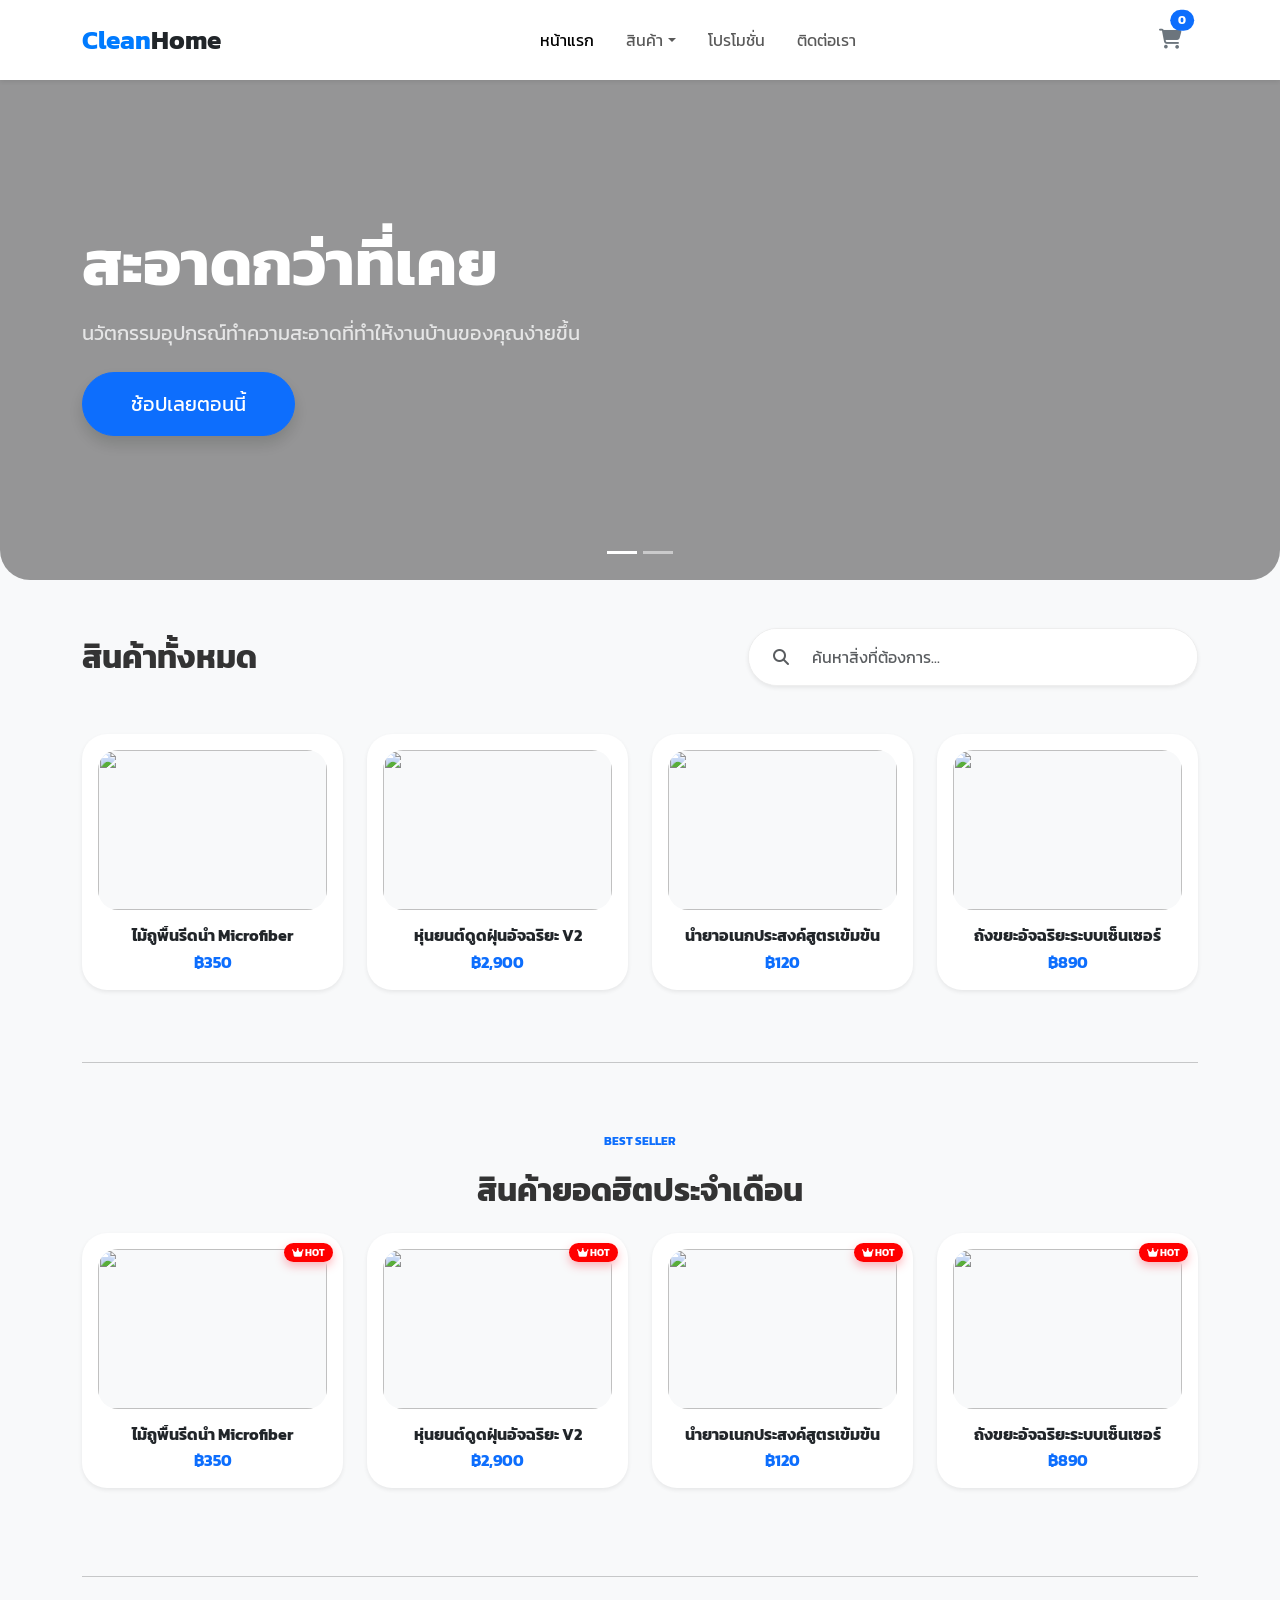
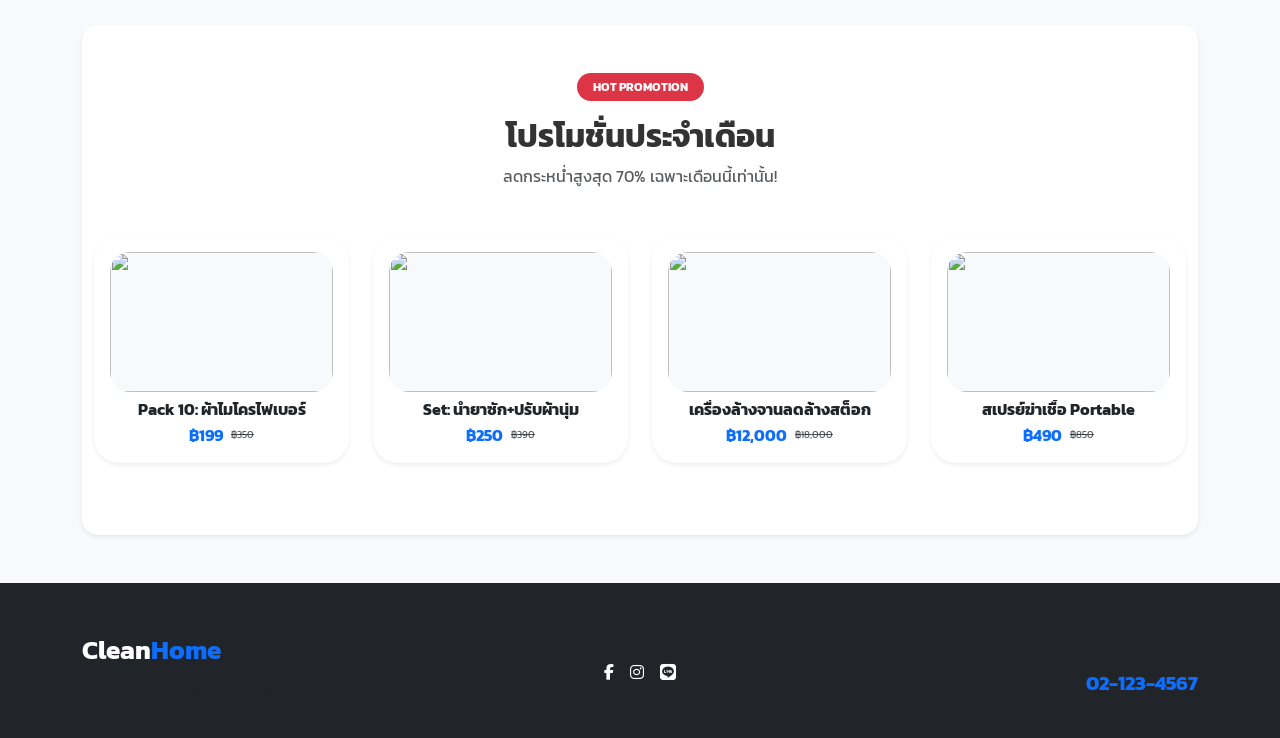
==== project.11/projectHW/index.html @ 47b4746f "Add files via upload" ====
<!DOCTYPE html>
<html lang="th">
<head>
    <meta charset="UTF-8">
    <meta name="viewport" content="width=device-width, initial-scale=1.0">
    <title>CleanHome - Premium Cleaning Supplies</title>
    <link href="https://fonts.googleapis.com/css2?family=Kanit:wght@300;400;600&display=swap" rel="stylesheet">
    <link href="https://cdn.jsdelivr.net/npm/bootstrap@5.3.0/dist/css/bootstrap.min.css" rel="stylesheet">
    <link rel="stylesheet" href="https://cdnjs.cloudflare.com/ajax/libs/font-awesome/6.4.0/css/all.min.css">
    <link rel="stylesheet" href="css.css">
</head>
<body>

    <nav class="navbar navbar-expand-lg navbar-light bg-white sticky-top py-3 shadow-sm">
        <div class="container">
            <a class="navbar-brand logo" href="#">Clean<span>Home</span></a>
            <div class="ms-auto d-flex align-items-center order-lg-3">
                <div class="cart-icon position-relative py-2 me-3" style="cursor: pointer;" onclick="showCart()">
                    <i class="fa-solid fa-cart-shopping fs-5 text-secondary"></i>
                    <span id="cart-count" class="position-absolute top-0 start-100 translate-middle badge rounded-pill bg-primary badge-pulse">0</span>
                </div>
                <button class="navbar-toggler border-0" type="button" data-bs-toggle="collapse" data-bs-target="#navbarNav">
                    <span class="navbar-toggler-icon"></span>
                </button>
            </div>
            <div class="collapse navbar-collapse" id="navbarNav">
                <ul class="navbar-nav mx-auto">
                    <li class="nav-item"><a class="nav-link px-3 active" href="#">หน้าแรก</a></li>
                    <li class="nav-item dropdown">
                        <a class="nav-link px-3 dropdown-toggle" href="#" id="navbarDropdown" role="button" data-bs-toggle="dropdown">สินค้า</a>
                        <ul class="dropdown-menu border-0 shadow-lg custom-dropdown">
                            <li><a class="dropdown-item" href="#product-recommend-section"><i class="fa-solid fa-star text-primary me-2"></i>สินค้าแนะนำ</a></li>
                            <li><a class="dropdown-item" href="#best-seller-section"><i class="fa-solid fa-fire text-danger me-2"></i>สินค้ายอดฮิต</a></li>
                            <li><hr class="dropdown-divider opacity-25"></li>
                            <li><a class="dropdown-item" href="#promotion-section"><i class="fa-solid fa-tag text-success me-2"></i>โปรโมชั่น</a></li>
                        </ul>
                    </li>
                    <li class="nav-item"><a class="nav-link px-3" href="#promotion-section">โปรโมชั่น</a></li>
                    <li class="nav-item"><a class="nav-link px-3" href="#contact-section">ติดต่อเรา</a></li>
                </ul>
            </div>
        </div>
    </nav>

    <div id="homeCarousel" class="carousel slide carousel-fade" data-bs-ride="carousel">
        <div class="carousel-indicators">
            <button type="button" data-bs-target="#homeCarousel" data-bs-slide-to="0" class="active"></button>
            <button type="button" data-bs-target="#homeCarousel" data-bs-slide-to="1"></button>
        </div>
        <div class="carousel-inner">
            <div class="carousel-item active" data-bs-interval="4000">
                <div class="banner-slide" style="background-image: linear-gradient(rgba(0,0,0,0.4), rgba(0,0,0,0.4)), url('https://lh-assets.lh.co.th/images/original/living-tips/651646d2-aa71-468f-a49d-885197e527ec/d61e6577-3229-41e6-810b-cb032446a45f.webp');">
                    <div class="container h-100 d-flex align-items-center">
                        <div class="text-white hero-content">
                            <h1 class="display-3 fw-bold mb-3">สะอาดกว่าที่เคย</h1>
                            <p class="fs-5 mb-4 opacity-75">นวัตกรรมอุปกรณ์ทำความสะอาดที่ทำให้งานบ้านของคุณง่ายขึ้น</p>
                            <a href="#product-recommend-section" class="btn btn-primary btn-lg rounded-pill px-5 py-3 shadow">ช้อปเลยตอนนี้</a>
                        </div>
                    </div>
                </div>
            </div>
            <div class="carousel-item" data-bs-interval="4000">
                <div class="banner-slide" style="background-image: linear-gradient(rgba(0,0,0,0.4), rgba(0,0,0,0.4)), url('https://images.unsplash.com/photo-1528740561666-dc2479dc08ab?auto=format&fit=crop&w=1600&q=80');">
                    <div class="container h-100 d-flex align-items-center">
                        <div class="text-white hero-content">
                            <h1 class="display-3 fw-bold mb-3">โปรแรงแซงทุกดีล</h1>
                            <p class="fs-5 mb-4 opacity-75">ลดสูงสุด 70% สำหรับอุปกรณ์งานบ้านเกรดส่งออก</p>
                            <a href="#promotion-section" class="btn btn-outline-light btn-lg rounded-pill px-5 py-3">ดูโปรโมชั่น</a>
                        </div>
                    </div>
                </div>
            </div>
        </div>
    </div>

    <main class="container my-5">
        <section id="product-recommend-section" class="scroll-margin">
            <div class="row align-items-center mb-5 gy-4">
                <div class="col-lg-6">
                    <h2 class="fw-bold m-0 section-title">สินค้าทั้งหมด</h2>
                </div>
                <div class="col-lg-6">
                    <div class="input-group search-container shadow-sm ms-auto">
                        <span class="input-group-text bg-white border-0 ps-4" style="cursor: pointer;" onclick="searchProducts()"><i class="fa-solid fa-magnifying-glass text-muted"></i></span>
                        <input type="text" id="searchInput" class="form-control border-0 py-3" placeholder="ค้นหาสิ่งที่ต้องการ...">
                    </div>
                </div>
            </div>
            <div class="row g-4 mb-5" id="all-products-container"></div>
        </section>

        <hr class="my-5 opacity-25">

        <section id="best-seller-section" class="text-center mb-5 py-3 scroll-margin">
            <span class="badge bg-primary-soft text-primary px-3 py-2 rounded-pill mb-3">BEST SELLER</span>
            <h2 class="fw-bold">สินค้ายอดฮิตประจำเดือน</h2>
            <div class="title-underline mx-auto mb-4"></div>
            <div class="row g-4" id="best-seller-container"></div>
        </section>

        <hr class="my-5 opacity-25">

        <section id="promotion-section" class="py-5 bg-white rounded-4 shadow-sm mb-5 scroll-margin">
            <div class="container">
                <div class="text-center mb-5">
                    <span class="badge bg-danger text-white px-3 py-2 rounded-pill mb-3">HOT PROMOTION</span>
                    <h2 class="fw-bold">โปรโมชั่นประจำเดือน</h2>
                    <p class="text-muted">ลดกระหน่ำสูงสุด 70% เฉพาะเดือนนี้เท่านั้น!</p>
                </div>
                <div class="row g-4" id="promotion-container"></div>
            </div>
        </section>
    </main>

    <div class="modal fade" id="cartModal" tabindex="-1" aria-hidden="true">
        <div class="modal-dialog modal-dialog-centered">
            <div class="modal-content border-0 shadow-lg" style="border-radius: 25px;">
                <div class="modal-header border-0 bg-light">
                    <h5 class="modal-title fw-bold"><i class="fa-solid fa-basket-shopping me-2 text-primary"></i>ตะกร้าของคุณ</h5>
                    <button type="button" class="btn-close" data-bs-dismiss="modal"></button>
                </div>
                <div class="modal-body px-4">
                    <div id="cart-items-list"></div>
                    <hr class="opacity-25">
                    <div class="d-flex justify-content-between align-items-center py-2">
                        <span class="fw-bold fs-5">ราคารวมทั้งหมด:</span>
                        <span id="cart-total-price" class="fw-bold fs-4 text-primary">฿0</span>
                    </div>
                </div>
                <div class="modal-footer border-0 p-4 pt-0">
                    <button type="button" class="btn btn-light rounded-pill px-4 me-auto" data-bs-dismiss="modal">ซื้อต่อ</button>
                    <button type="button" class="btn btn-primary rounded-pill px-5 fw-bold" onclick="openPaymentModal()">ชำระเงิน</button>
                </div>
            </div>
        </div>
    </div>

    <div class="modal fade" id="productDetailModal" tabindex="-1" aria-hidden="true">
        <div class="modal-dialog modal-lg modal-dialog-centered">
            <div class="modal-content border-0" style="border-radius: 20px; overflow: visible;">
                <div class="modal-body p-0" id="product-detail-content"></div>
            </div>
        </div>
    </div>

    <div class="modal fade" id="paymentModal" tabindex="-1" aria-hidden="true">
        <div class="modal-dialog modal-dialog-centered">
            <div class="modal-content border-0 shadow-lg" style="border-radius: 25px;">
                <div class="modal-header border-0">
                    <h5 class="fw-bold"><i class="fa-solid fa-wallet me-2 text-primary"></i>ชำระเงิน</h5>
                    <button type="button" class="btn-close" data-bs-dismiss="modal"></button>
                </div>
                <div class="modal-body p-4">
                    <ul class="nav nav-pills nav-fill mb-4 bg-light rounded-pill p-1" id="paymentTab">
                        <li class="nav-item"><button class="nav-link active rounded-pill fw-bold" data-bs-toggle="pill" data-bs-target="#credit-card-tab">บัตรเครดิต</button></li>
                        <li class="nav-item"><button class="nav-link rounded-pill fw-bold" data-bs-toggle="pill" data-bs-target="#cod-tab">ปลายทาง</button></li>
                        <li class="nav-item"><button class="nav-link rounded-pill fw-bold" data-bs-toggle="pill" data-bs-target="#qr-tab">QR Code</button></li>
                    </ul>
                    <div class="tab-content">
                        <div class="tab-pane fade show active" id="credit-card-tab">
                            <div class="mb-3">
                                <label class="form-label small fw-bold">เลขบัตร</label>
                                <input type="text" class="form-control rounded-pill border-light-subtle" placeholder="0000 0000 0000 0000">
                            </div>
                            <div class="row g-3">
                                <div class="col-6"><label class="form-label small fw-bold">วันหมดอายุ</label><input type="text" class="form-control rounded-pill border-light-subtle" placeholder="MM/YY"></div>
                                <div class="col-6"><label class="form-label small fw-bold">CVV</label><input type="password" class="form-control rounded-pill border-light-subtle" placeholder="***"></div>
                            </div>
                        </div>
                        <div class="tab-pane fade" id="cod-tab">
                            <label class="form-label small fw-bold text-primary">ที่อยู่จัดส่ง</label>
                            <textarea class="form-control rounded-4 border-light-subtle" rows="3" placeholder="ระบุเลขที่บ้าน, ถนน, จังหวัด..."></textarea>
                        </div>
                        <div class="tab-pane fade text-center" id="qr-tab">
                            <p class="small fw-bold mb-2">สแกนชำระผ่าน PromptPay</p>
                            <img src="https://api.qrserver.com/v1/create-qr-code/?size=150x150&data=CleanHome" class="img-thumbnail border-0 shadow-sm" width="150">
                        </div>
                    </div>
                    <button class="btn btn-primary w-100 rounded-pill fw-bold py-3 mt-4 shadow" onclick="confirmPayment()">ยืนยันการสั่งซื้อ</button>
                </div>
            </div>
        </div>
    </div>

    <footer id="contact-section" class="bg-dark text-white pt-5 pb-4">
        <div class="container">
            <div class="row gy-4 align-items-center text-center text-md-start">
                <div class="col-md-4">
                    <a class="navbar-brand logo text-white mb-2 d-block" href="#">Clean<span class="text-primary">Home</span></a>
                    <p class="small text-muted">ผู้นำอุปกรณ์ทำความสะอาดครบวงจร</p>
                </div>
                <div class="col-md-4 text-center">
                    <div class="social-group d-flex justify-content-center gap-3">
                        <a href="https://www.facebook.com/SPUsripatumuniversity     " target="_blank" class="social-btn text-white text-decoration-none">
                            <i class="fab fa-facebook-f"></i>
                        </a>
                        <a href="https://www.instagram.com/sripatum_spu/" target="_blank" class="social-btn text-white text-decoration-none">
                            <i class="fab fa-instagram"></i>
                        </a>
                        <a href="https://page.line.me/djk4611y target="_blank" class="social-btn text-white text-decoration-none">
                            <i class="fab fa-line"></i>
                        </a>
                    </div>
                </div>
                <div class="col-md-4 text-md-end">
                    <span class="small d-block text-muted">ติดต่อเรา</span>
                    <a href="tel:021234567" class="text-primary fw-bold text-decoration-none fs-5">02-123-4567</a>
                </div>
            </div>
        </div>
    </footer>

    <script src="https://cdn.jsdelivr.net/npm/bootstrap@5.3.0/dist/js/bootstrap.bundle.min.js"></script>
    <script src="js.js"></script>
</body>
</html>
---- project.11/projectHW/css.css ----
/* --- 1. ตั้งค่าพื้นฐานและการเลื่อนหน้าจอ --- */
:root {
    --primary-blue: #007bff;
    --dark-footer: #1a1a1a;
    --gray-light: #f8f9fa;
    --transition: all 0.3s cubic-bezier(0.4, 0, 0.2, 1);
}

html {
    scroll-behavior: smooth;
}

body {
    font-family: 'Kanit', sans-serif;
    background-color: var(--gray-light);
    color: #333;
    overflow-x: hidden;
}

/* --- 2. ส่วนหัวและโลโก้ --- */
.logo {
    font-size: 1.6rem;
    font-weight: 700;
    color: var(--primary-blue);
    text-decoration: none;
    transition: var(--transition);
}
.logo span { color: #212529; }
.logo:hover { opacity: 0.8; }

/* Hero Slider */
.banner-slide {
    height: 500px;
    background-size: cover;
    background-position: center;
    border-radius: 0 0 30px 30px;
}

/* --- 3. ส่วนค้นหา --- */
.search-container {
    max-width: 450px;
    background: white;
    border-radius: 100px;
    overflow: hidden;
    border: 1px solid #eee;
    transition: var(--transition);
}

.search-container:focus-within {
    box-shadow: 0 10px 25px rgba(0, 123, 255, 0.15) !important;
    border-color: var(--primary-blue);
}

/* --- 4. การ์ดสินค้า --- */
.product-card {
    transition: var(--transition);
    border: none;
    border-radius: 25px;
    overflow: visible; 
    background: white;
    height: 100%;
    display: flex;
    flex-direction: column;
    cursor: pointer;
    position: relative;
}

.product-card:hover {
    transform: translateY(-12px);
    box-shadow: 0 20px 40px rgba(0,0,0,0.1) !important;
}

.best-seller-badge {
    position: absolute;
    top: -10px;
    right: -10px;
    background: #ff4757;
    color: white;
    padding: 5px 15px;
    border-radius: 50px;
    font-size: 0.75rem;
    font-weight: bold;
    z-index: 10;
    box-shadow: 0 4px 10px rgba(255, 71, 87, 0.4);
}

.img-wrapper {
    position: relative;
    background: #f8f9fa;
    border-radius: 20px;
    overflow: hidden;
    height: 200px;
}

.img-wrapper img {
    width: 100%;
    height: 100%;
    object-fit: cover;
    transition: transform 0.5s ease;
}

/* --- ลูกศรบนการ์ดสินค้าหน้าแรก --- */
.card-arrows {
    position: absolute;
    top: 50%;
    left: 0;
    right: 0;
    transform: translateY(-50%);
    display: flex;
    justify-content: space-between;
    padding: 0 10px;
    opacity: 0;
    transition: 0.3s;
    pointer-events: none;
    z-index: 5;
}

.product-card:hover .card-arrows {
    opacity: 1;
}

.arrow-btn {
    width: 28px;
    height: 28px;
    background: rgba(255, 255, 255, 0.9);
    border: none;
    border-radius: 50%;
    display: flex;
    align-items: center;
    justify-content: center;
    cursor: pointer;
    pointer-events: auto;
    box-shadow: 0 2px 5px rgba(0,0,0,0.1);
    transition: 0.2s;
}

.arrow-btn:hover { background: #fff; transform: scale(1.1); }
.arrow-btn i { font-size: 10px; color: #333; }

/* --- 5. สไตล์หน้า Product Detail (ลูกศรเด้งออกนอกรูปตามสั่ง) --- */
.detail-img-side {
    background: #f8f9fa;
    display: flex;
    flex-direction: column;
    align-items: center;
    justify-content: center;
    padding: 30px;
    min-height: 400px;
    position: relative;
    overflow: visible; /* เปิดเพื่อให้ลูกศรลอยออกนอกขอบได้ */
}

.carousel-btn {
    position: absolute;
    top: 50%;
    transform: translateY(-50%);
    background: white !important;
    border: 1px solid #ddd !important;
    width: 45px;
    height: 45px;
    border-radius: 50%;
    display: flex;
    align-items: center;
    justify-content: center;
    cursor: pointer;
    z-index: 100;
    transition: 0.2s;
    box-shadow: 0 4px 12px rgba(0,0,0,0.1);
}

.carousel-btn:hover { background: var(--primary-blue) !important; color: white !important; }

/* ดันลูกศรออกไปนอกขอบรูปภาพตามที่คุณวงเหลืองไว้ */
.btn-prev { left: -22px !important; }
.btn-next { right: -22px !important; }

.dot-container { display: flex; gap: 10px; margin-top: 20px; }
.dot { width: 14px; height: 14px; border: 2px solid #333; border-radius: 50%; cursor: pointer; }
.dot.active { background: #333; }

/* --- 8. ปรับ Footer ให้แบนราบที่สุด (Extra Small) --- */
.footer-professional {
    padding: 8px 0 !important; /* บีบ Padding บน-ล่างให้แบนที่สุด */
    min-height: 0 !important;
}

.footer-professional h5,
.footer-professional .logo {
    font-size: 0.95rem !important;
    margin-bottom: 4px !important; /* บีบระยะบรรทัดให้ชิดกัน */
}

.footer-professional p, 
.footer-professional .social-btn, 
.footer-professional .contact-box {
    font-size: 0.75rem !important;
    margin-bottom: 2px !important; /* ลดช่องว่างเนื้อหา */
}

.contact-box { 
    padding: 5px 12px !important; /* บีบกล่องเบอร์โทรให้แบนราบ */
    margin-top: 0 !important;
}

.footer-professional hr {
    margin: 6px 0 !important; /* เส้นคั่นให้ชิดที่สุด */
    opacity: 0.05;
}

/* --- Animations --- */
@keyframes fadeInUp {
    from { opacity: 0; transform: translateY(30px); }
    to { opacity: 1; transform: translateY(0); }
}

@keyframes pulse-blue {
    0% { transform: scale(1) translate(-50%, -50%); box-shadow: 0 0 0 0 rgba(0, 123, 255, 0.7); }
    70% { transform: scale(1.1) translate(-50%, -50%); box-shadow: 0 0 0 10px rgba(0, 123, 255, 0); }
    100% { transform: scale(1) translate(-50%, -50%); box-shadow: 0 0 0 0 rgba(0, 123, 255, 0); }
}
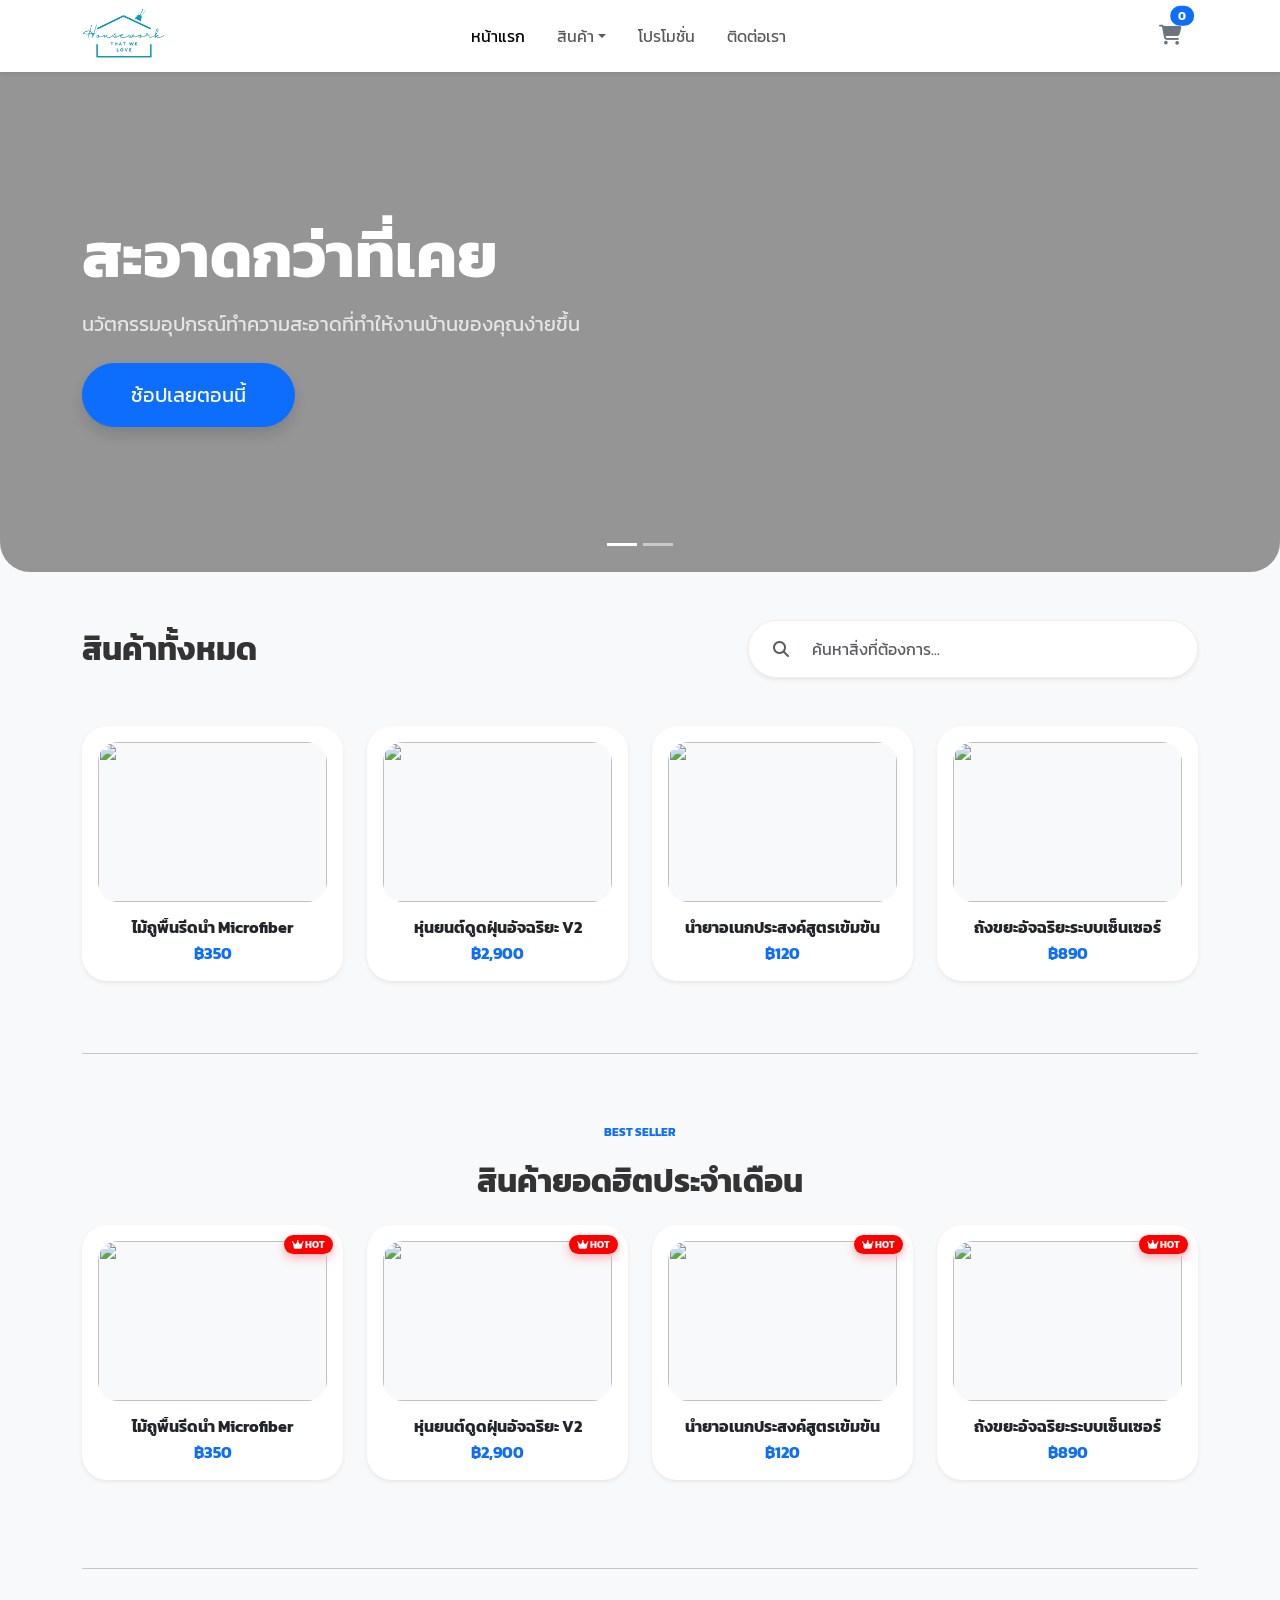
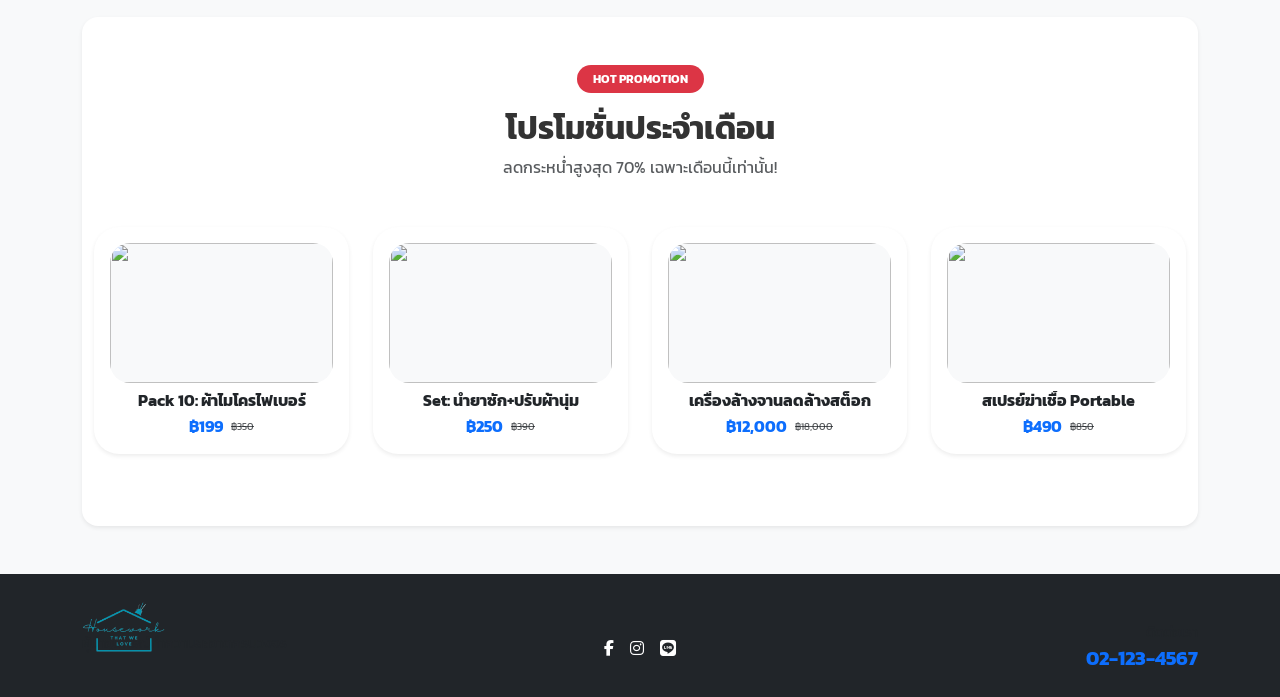
==== commit d518b2ba: "เพิ่มโลโก้ในheadและfooter" ====
--- a/project.11/projectHW/index.html
+++ b/project.11/projectHW/index.html
@@ -13,7 +13,9 @@
 
     <nav class="navbar navbar-expand-lg navbar-light bg-white sticky-top py-3 shadow-sm">
         <div class="container">
-            <a class="navbar-brand logo" href="#">Clean<span>Home</span></a>
+            <a class="navbar-brand logo" href="#">
+                <img src="finalPJimg/LOGO (2).png" alt="CleanHome Logo">
+            </a>
             <div class="ms-auto d-flex align-items-center order-lg-3">
                 <div class="cart-icon position-relative py-2 me-3" style="cursor: pointer;" onclick="showCart()">
                     <i class="fa-solid fa-cart-shopping fs-5 text-secondary"></i>
@@ -186,7 +188,9 @@
         <div class="container">
             <div class="row gy-4 align-items-center text-center text-md-start">
                 <div class="col-md-4">
-                    <a class="navbar-brand logo text-white mb-2 d-block" href="#">Clean<span class="text-primary">Home</span></a>
+                    <a class="navbar-brand logo text-white mb-2 d-block" href="#">
+                        <img src="finalPJimg/LOGO (2).png" alt="CleanHome Logo">
+                    </a>
                     <p class="small text-muted">ผู้นำอุปกรณ์ทำความสะอาดครบวงจร</p>
                 </div>
                 <div class="col-md-4 text-center">
--- a/project.11/projectHW/css.css
+++ b/project.11/projectHW/css.css
@@ -24,8 +24,17 @@
     color: var(--primary-blue);
     text-decoration: none;
     transition: var(--transition);
-}
-.logo span { color: #212529; }
+    position: relative; /* สร้างขอบเขตให้รูป */
+    display: inline-block;
+}
+
+.logo img {
+    height: 50px; /* ปรับตัวเลขนี้ตามความใหญ่ที่ต้องการ เช่น 50px, 80px, 100px */
+    width: auto;  /* เพื่อให้รูปไม่เบี้ยว */
+    position: absolute;       /* ทำให้รูปลอยออกมา ไม่ดัน Navbar */
+    top: -23px;
+}
+
 .logo:hover { opacity: 0.8; }
 
 /* Hero Slider */
@@ -190,6 +199,13 @@
     margin-bottom: 4px !important; /* บีบระยะบรรทัดให้ชิดกัน */
 }
 
+/* เพิ่มเพื่อคุมขนาดรูปภาพโลโก้ใน footer */
+.footer-professional .logo img {
+    height: 35px !important; /* ปรับตัวเลขความสูงตามความชอบ */
+    width: auto !important;
+    display: inline-block;
+}
+
 .footer-professional p, 
 .footer-professional .social-btn, 
 .footer-professional .contact-box {
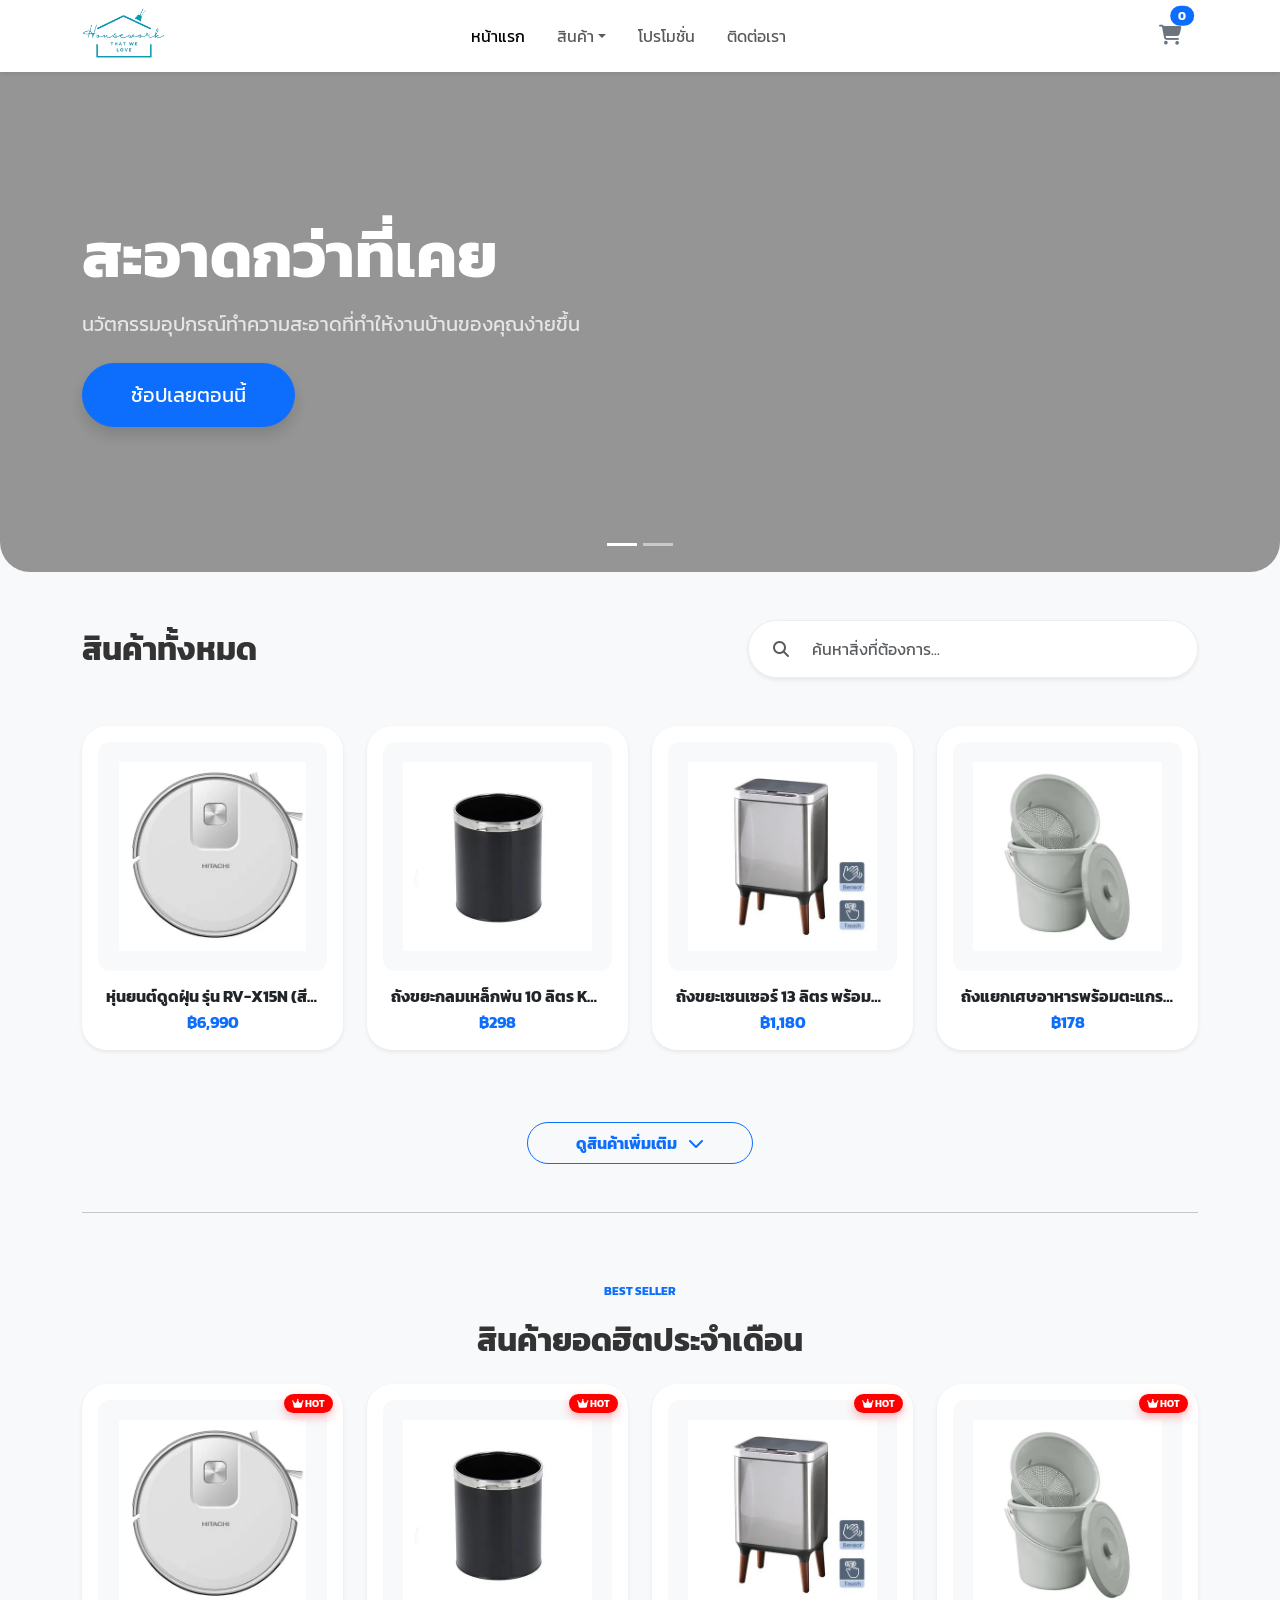
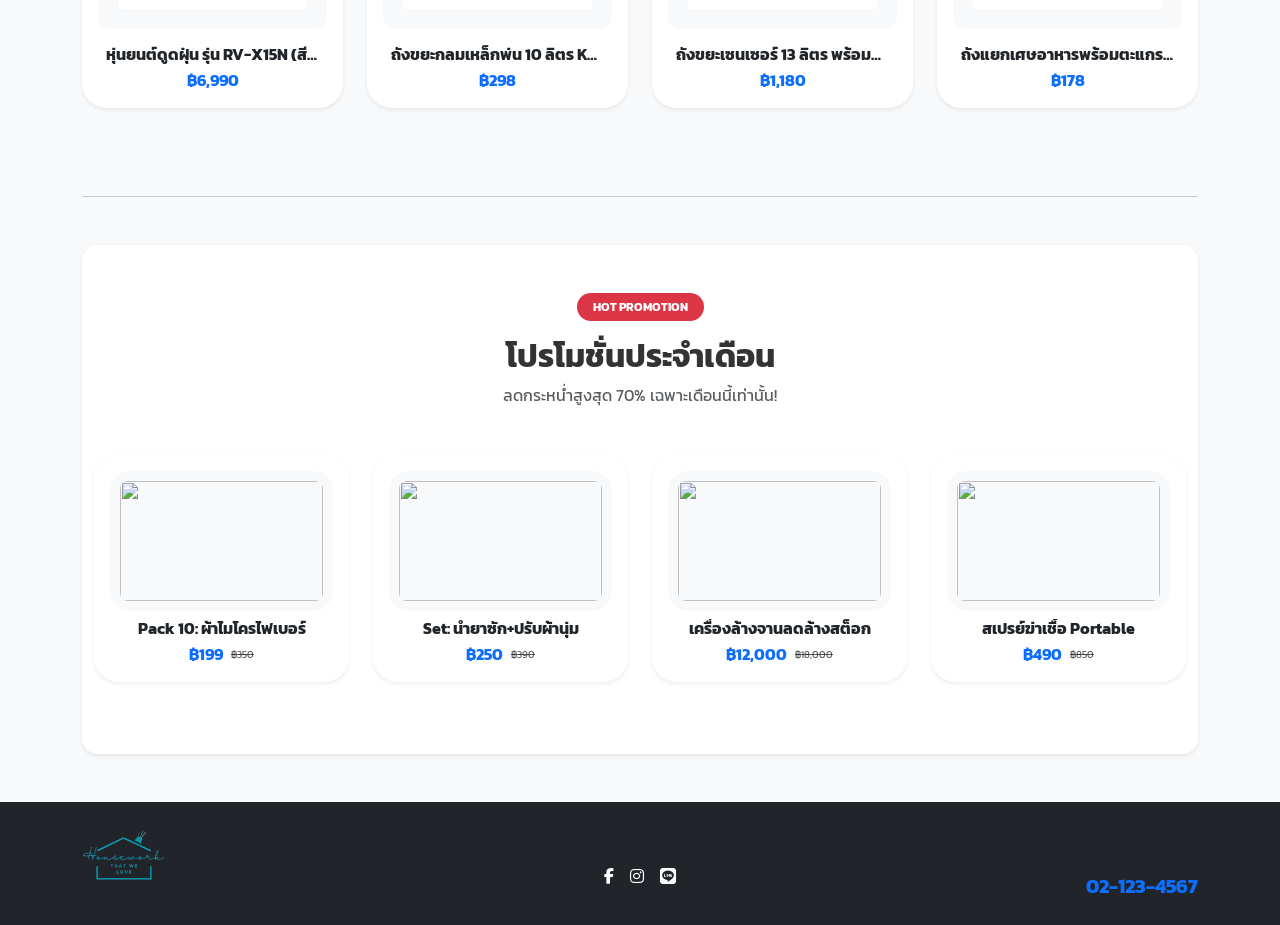
==== commit 46859884: "พิมพ์รายละเอียด" ====
--- a/project.11/projectHW/index.html
+++ b/project.11/projectHW/index.html
@@ -89,6 +89,11 @@
                 </div>
             </div>
             <div class="row g-4 mb-5" id="all-products-container"></div>
+            <div class="text-center mt-4" id="view-more-container">
+                <button id="view-more-btn" class="btn btn-outline-primary rounded-pill px-5 py-2 fw-bold" onclick="toggleProducts()">
+                    ดูสินค้าเพิ่มเติม <i class="fa-solid fa-chevron-down ms-2"></i>
+                </button>
+            </div>
         </section>
 
         <hr class="my-5 opacity-25">
--- a/project.11/projectHW/css.css
+++ b/project.11/projectHW/css.css
@@ -98,13 +98,25 @@
     background: #f8f9fa;
     border-radius: 20px;
     overflow: hidden;
-    height: 200px;
+    
+    /* เพิ่มส่วนนี้เพื่อบังคับเป็นจัตุรัส */
+    width: 100%;
+    aspect-ratio: 1 / 1; 
+    
+    /* จัดรูปให้อยู่ตรงกลาง */
+    display: flex;
+    align-items: center;
+    justify-content: center;
+    padding: 10px; /* เพิ่มพื้นที่ว่างรอบรูปสินค้าเล็กน้อย */
 }
 
 .img-wrapper img {
     width: 100%;
     height: 100%;
-    object-fit: cover;
+    
+    /* เปลี่ยนจาก cover เป็น contain เพื่อให้เห็นรูปครบทั้งใบ ไม่โดนตัดขอบ */
+    object-fit: contain; 
+    
     transition: transform 0.5s ease;
 }
 
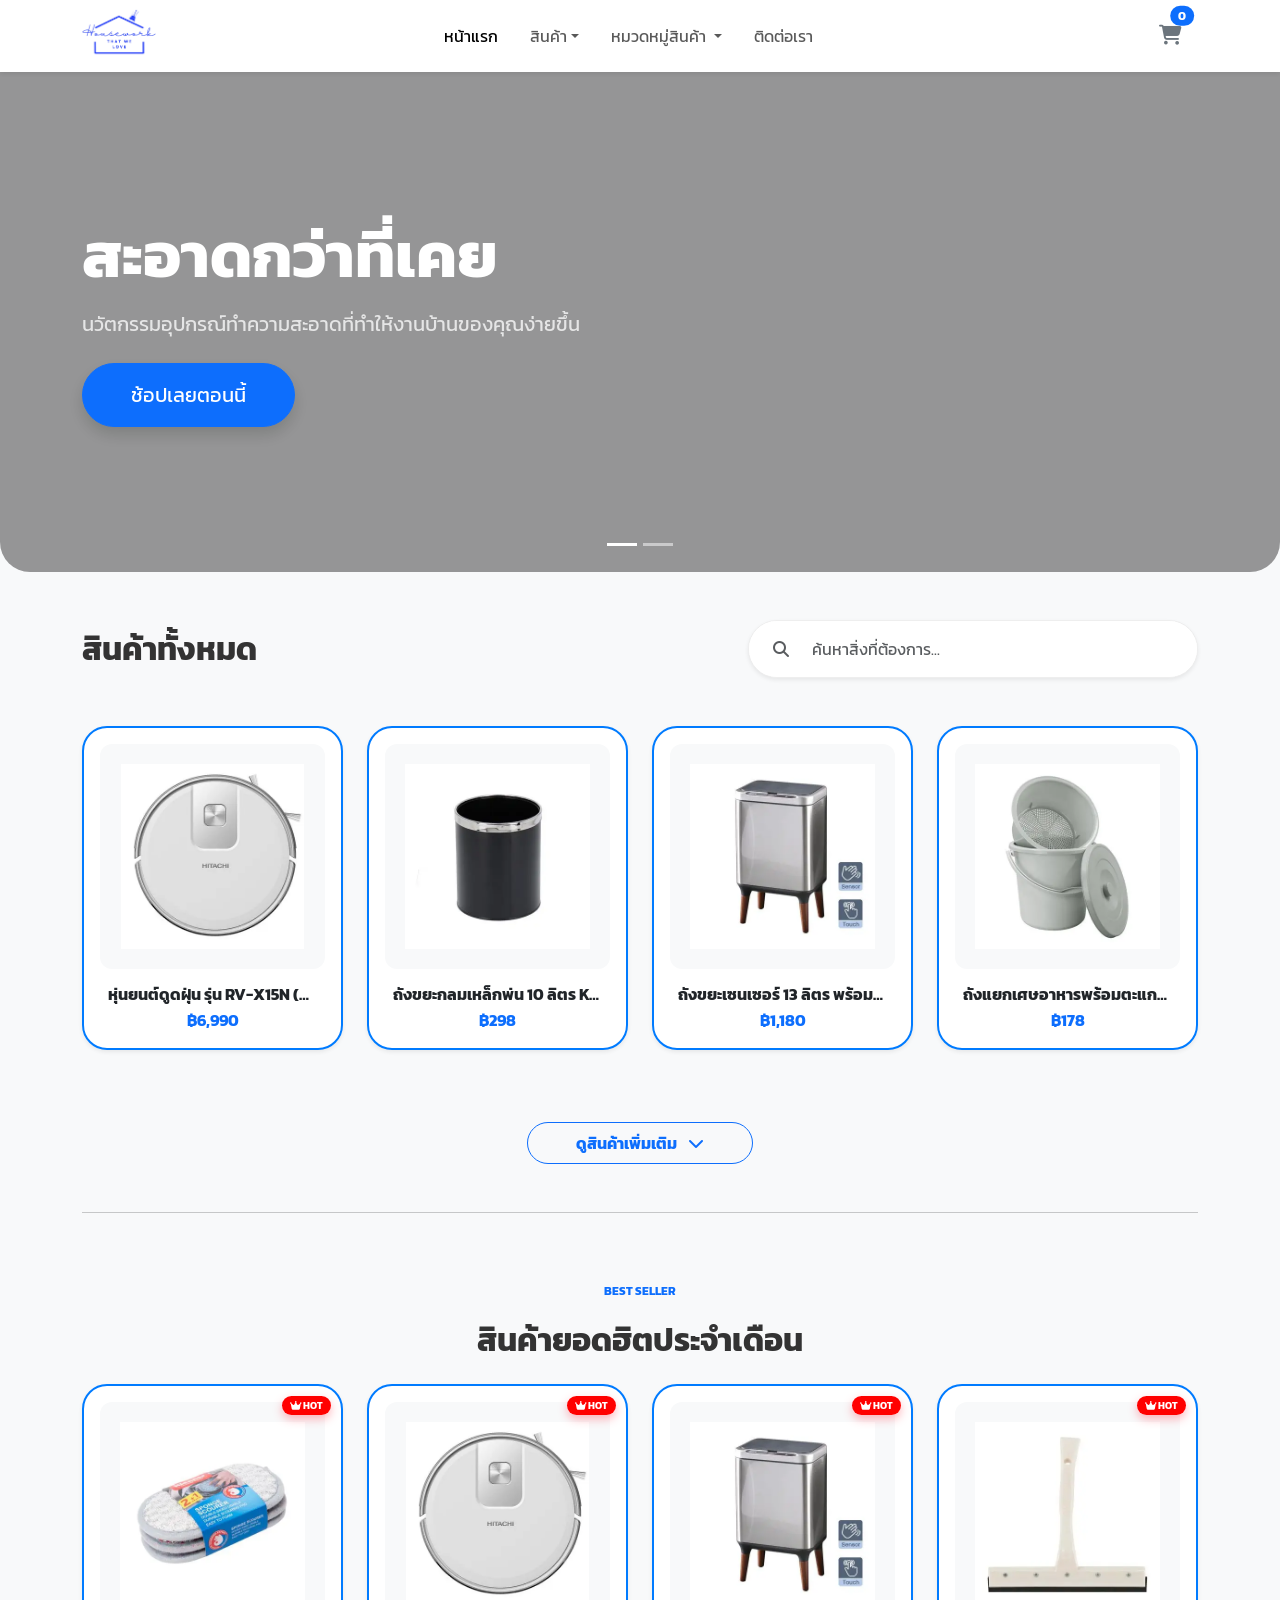
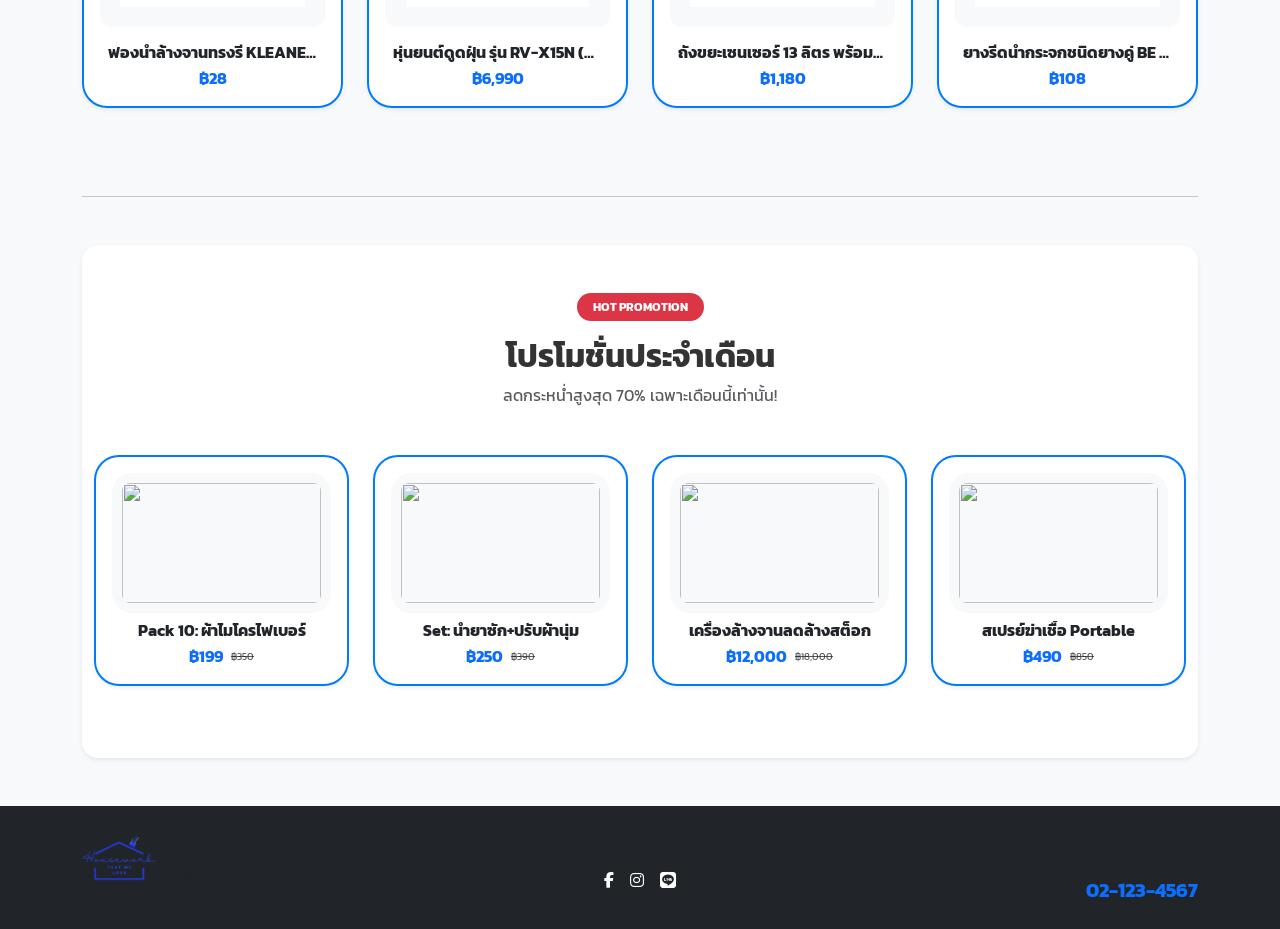
==== commit 4954e714: "รายละเอียดสินค้า" ====
--- a/project.11/projectHW/index.html
+++ b/project.11/projectHW/index.html
@@ -14,7 +14,7 @@
     <nav class="navbar navbar-expand-lg navbar-light bg-white sticky-top py-3 shadow-sm">
         <div class="container">
             <a class="navbar-brand logo" href="#">
-                <img src="finalPJimg/LOGO (2).png" alt="CleanHome Logo">
+                <img src="finalPJimg/LOGO1-removebg-preview.png" alt="CleanHome Logo">
             </a>
             <div class="ms-auto d-flex align-items-center order-lg-3">
                 <div class="cart-icon position-relative py-2 me-3" style="cursor: pointer;" onclick="showCart()">
@@ -37,7 +37,19 @@
                             <li><a class="dropdown-item" href="#promotion-section"><i class="fa-solid fa-tag text-success me-2"></i>โปรโมชั่น</a></li>
                         </ul>
                     </li>
-                    <li class="nav-item"><a class="nav-link px-3" href="#promotion-section">โปรโมชั่น</a></li>
+                    <li class="nav-item dropdown">
+                        <a class="nav-link px-3 dropdown-toggle" href="#" id="categoryDropdown" role="button" data-bs-toggle="dropdown">
+                            หมวดหมู่สินค้า
+                        </a>
+                        <ul class="dropdown-menu border-0 shadow-lg custom-dropdown">
+                            <li><a class="dropdown-item" href="javascript:void(0)" onclick="filterByCategory('เครื่องใช้ไฟฟ้า')">เครื่องใช้ไฟฟ้า</a></li>
+                            <li><a class="dropdown-item" href="javascript:void(0)" onclick="filterByCategory('อุปกรณ์ภายในบ้าน')">อุปกรณ์ภายในบ้าน</a></li>
+                            <li><a class="dropdown-item" href="javascript:void(0)" onclick="filterByCategory('อุปกรณ์ทำความสะอาด')">อุปกรณ์ทำความสะอาด</a></li>
+                            <li><a class="dropdown-item" href="javascript:void(0)" onclick="filterByCategory('ผลิตภัณฑ์ทำความสะอาด')">ผลิตภัณฑ์ทำความสะอาด</a></li>
+                            <li><hr class="dropdown-divider opacity-25"></li>
+                            <li><a class="dropdown-item" href="javascript:void(0)" onclick="resetSearch()">แสดงทั้งหมด</a></li>
+                        </ul>
+                    </li>
                     <li class="nav-item"><a class="nav-link px-3" href="#contact-section">ติดต่อเรา</a></li>
                 </ul>
             </div>
@@ -194,7 +206,7 @@
             <div class="row gy-4 align-items-center text-center text-md-start">
                 <div class="col-md-4">
                     <a class="navbar-brand logo text-white mb-2 d-block" href="#">
-                        <img src="finalPJimg/LOGO (2).png" alt="CleanHome Logo">
+                        <img src="finalPJimg/LOGO1-removebg-preview.png" alt="CleanHome Logo">
                     </a>
                     <p class="small text-muted">ผู้นำอุปกรณ์ทำความสะอาดครบวงจร</p>
                 </div>
--- a/project.11/projectHW/css.css
+++ b/project.11/projectHW/css.css
@@ -63,7 +63,7 @@
 /* --- 4. การ์ดสินค้า --- */
 .product-card {
     transition: var(--transition);
-    border: none;
+    border: 2px solid var(--primary-blue) !important;
     border-radius: 25px;
     overflow: visible; 
     background: white;
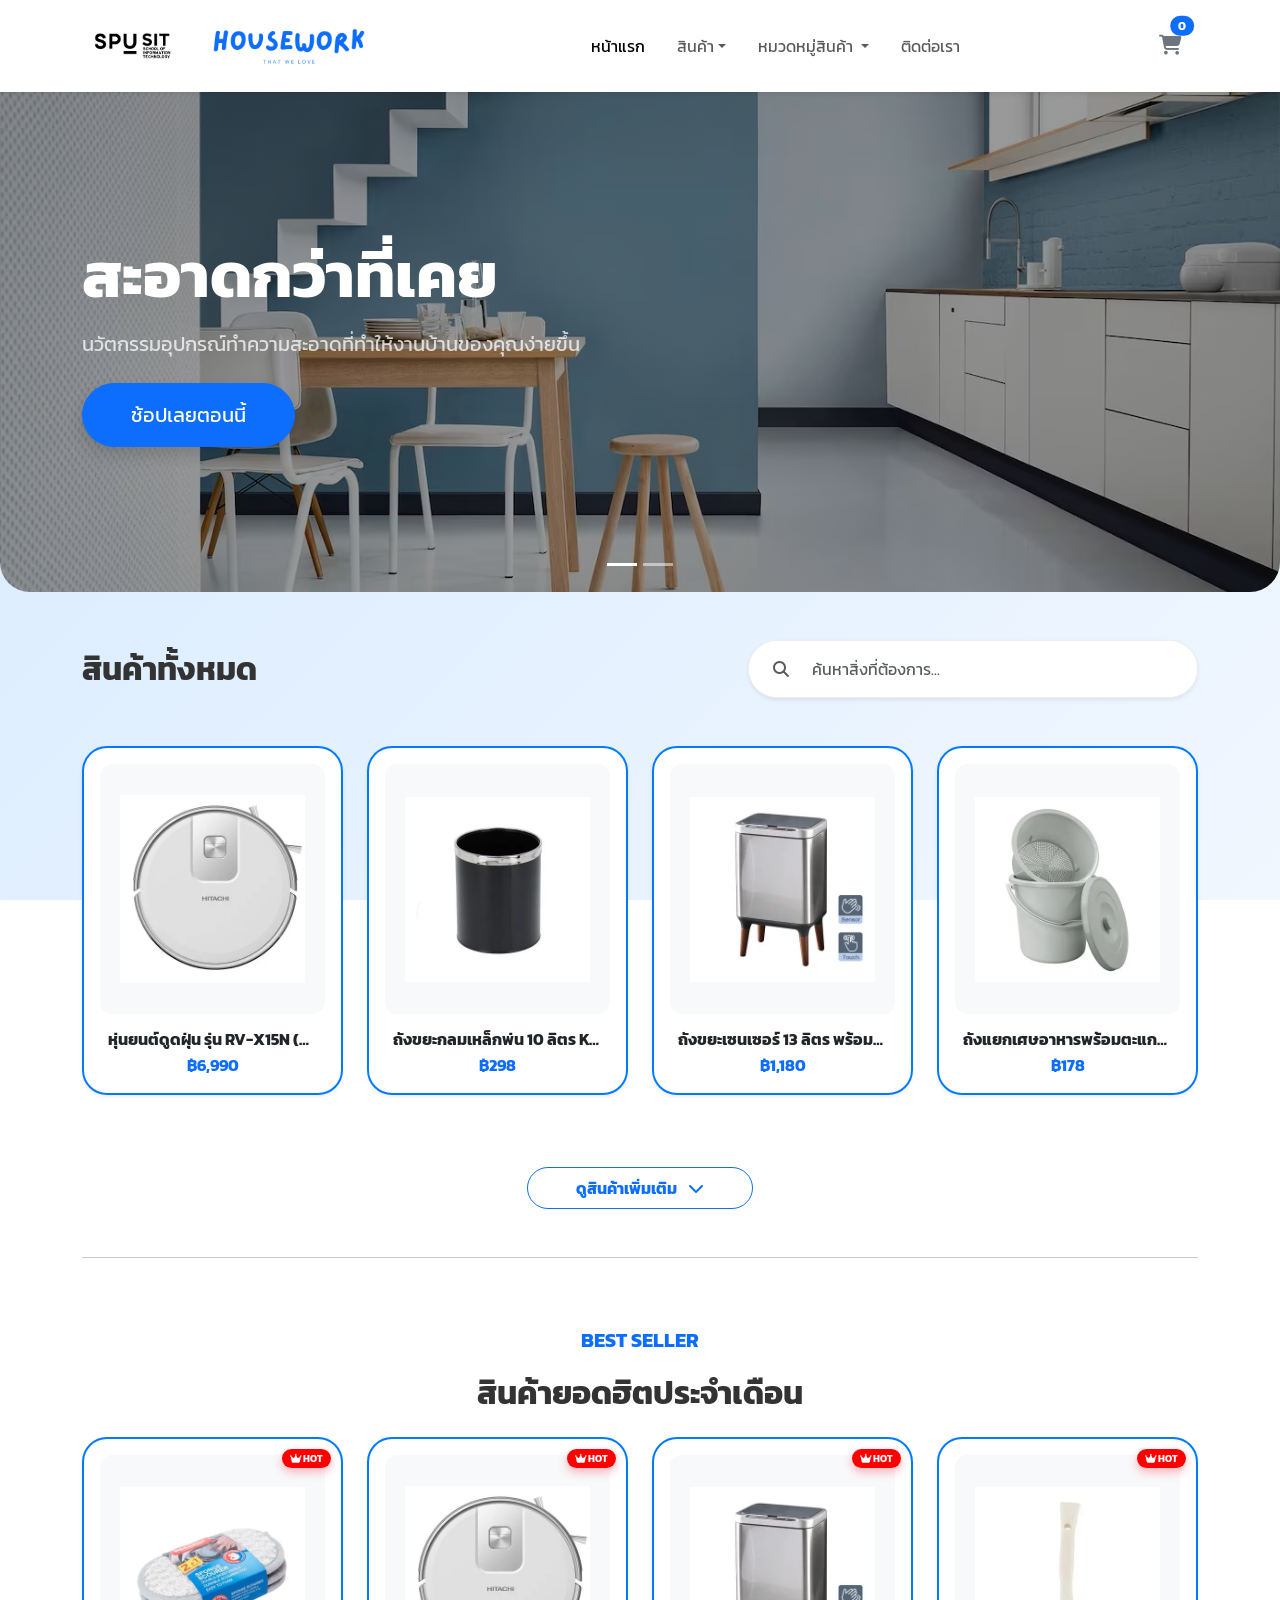
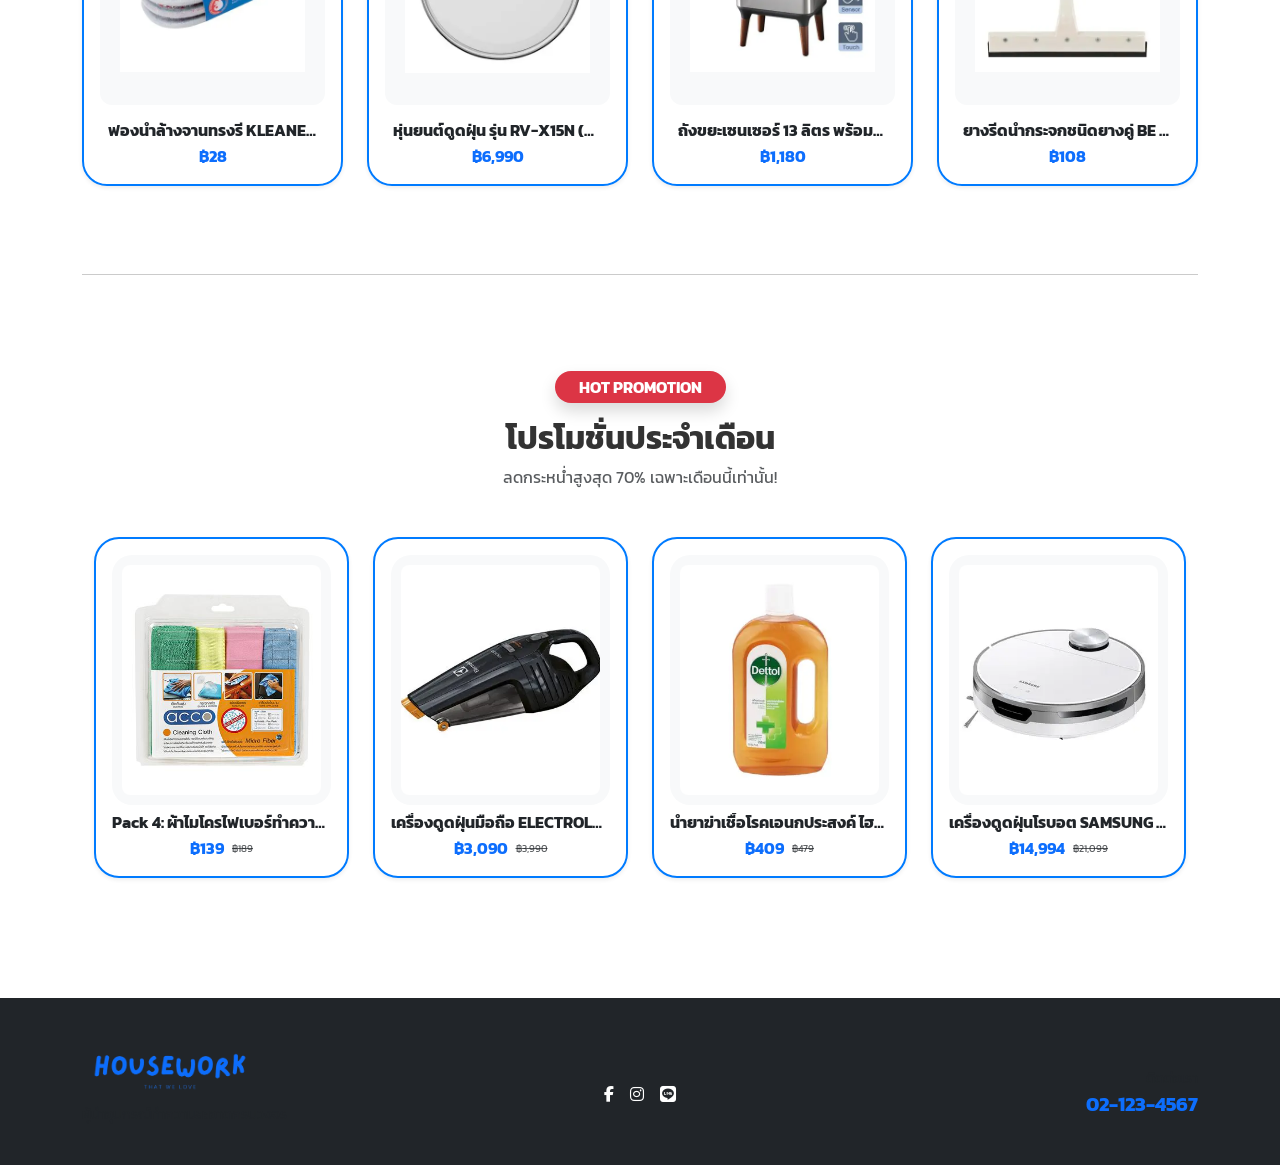
==== commit bc1704d2: "Add: โลโก้ใหม่ แบนเนอร์ และปรับปรุงดีไซน์หน้าเว็บ" ====
--- a/project.11/projectHW/index.html
+++ b/project.11/projectHW/index.html
@@ -14,7 +14,8 @@
     <nav class="navbar navbar-expand-lg navbar-light bg-white sticky-top py-3 shadow-sm">
         <div class="container">
             <a class="navbar-brand logo" href="#">
-                <img src="finalPJimg/LOGO1-removebg-preview.png" alt="CleanHome Logo">
+                <img src="finalPJimg/Logo SPU SIT_black.png" alt="CleanHome Logo">
+                <img src="finalPJimg/logoNEW.png" alt="Second Logo" class="ms-2"> 
             </a>
             <div class="ms-auto d-flex align-items-center order-lg-3">
                 <div class="cart-icon position-relative py-2 me-3" style="cursor: pointer;" onclick="showCart()">
@@ -63,7 +64,7 @@
         </div>
         <div class="carousel-inner">
             <div class="carousel-item active" data-bs-interval="4000">
-                <div class="banner-slide" style="background-image: linear-gradient(rgba(0,0,0,0.4), rgba(0,0,0,0.4)), url('https://lh-assets.lh.co.th/images/original/living-tips/651646d2-aa71-468f-a49d-885197e527ec/d61e6577-3229-41e6-810b-cb032446a45f.webp');">
+                <div class="banner-slide" style="background-image: linear-gradient(rgba(0,0,0,0.4), rgba(0,0,0,0.4)), url('finalPJimg/banner2.jpg');">
                     <div class="container h-100 d-flex align-items-center">
                         <div class="text-white hero-content">
                             <h1 class="display-3 fw-bold mb-3">สะอาดกว่าที่เคย</h1>
@@ -74,7 +75,7 @@
                 </div>
             </div>
             <div class="carousel-item" data-bs-interval="4000">
-                <div class="banner-slide" style="background-image: linear-gradient(rgba(0,0,0,0.4), rgba(0,0,0,0.4)), url('https://images.unsplash.com/photo-1528740561666-dc2479dc08ab?auto=format&fit=crop&w=1600&q=80');">
+                <div class="banner-slide" style="background-image: linear-gradient(rgba(0,0,0,0.4), rgba(0,0,0,0.4)), url('finalPJimg/banner4.png');">
                     <div class="container h-100 d-flex align-items-center">
                         <div class="text-white hero-content">
                             <h1 class="display-3 fw-bold mb-3">โปรแรงแซงทุกดีล</h1>
@@ -111,7 +112,7 @@
         <hr class="my-5 opacity-25">
 
         <section id="best-seller-section" class="text-center mb-5 py-3 scroll-margin">
-            <span class="badge bg-primary-soft text-primary px-3 py-2 rounded-pill mb-3">BEST SELLER</span>
+            <span class="badge bg-primary-soft text-primary px-4 py-2 rounded-pill mb-3 fs-5 fw-bold">BEST SELLER</span>
             <h2 class="fw-bold">สินค้ายอดฮิตประจำเดือน</h2>
             <div class="title-underline mx-auto mb-4"></div>
             <div class="row g-4" id="best-seller-container"></div>
@@ -119,10 +120,10 @@
 
         <hr class="my-5 opacity-25">
 
-        <section id="promotion-section" class="py-5 bg-white rounded-4 shadow-sm mb-5 scroll-margin">
+        <section id="promotion-section" class="py-5 mb-5 scroll-margin">
             <div class="container">
                 <div class="text-center mb-5">
-                    <span class="badge bg-danger text-white px-3 py-2 rounded-pill mb-3">HOT PROMOTION</span>
+                    <span class="badge bg-danger text-white px-4 py-2 rounded-pill mb-3 fs-6 fw-bold shadow">HOT PROMOTION</span>
                     <h2 class="fw-bold">โปรโมชั่นประจำเดือน</h2>
                     <p class="text-muted">ลดกระหน่ำสูงสุด 70% เฉพาะเดือนนี้เท่านั้น!</p>
                 </div>
@@ -206,7 +207,7 @@
             <div class="row gy-4 align-items-center text-center text-md-start">
                 <div class="col-md-4">
                     <a class="navbar-brand logo text-white mb-2 d-block" href="#">
-                        <img src="finalPJimg/LOGO1-removebg-preview.png" alt="CleanHome Logo">
+                        <img src="finalPJimg/logoNEWremovebg.png" alt="CleanHome Logo">
                     </a>
                     <p class="small text-muted">ผู้นำอุปกรณ์ทำความสะอาดครบวงจร</p>
                 </div>
--- a/project.11/projectHW/css.css
+++ b/project.11/projectHW/css.css
@@ -12,27 +12,24 @@
 
 body {
     font-family: 'Kanit', sans-serif;
-    background-color: var(--gray-light);
+    background: linear-gradient(135deg, #d6eaff 0%, #f1f7ff 100%);
+    background-attachment: fixed; /* ทำให้พื้นหลังอยู่กับที่เวลาเลื่อนหน้าจอ */
     color: #333;
     overflow-x: hidden;
+    min-height: 100vh;
 }
 
 /* --- 2. ส่วนหัวและโลโก้ --- */
 .logo {
-    font-size: 1.6rem;
-    font-weight: 700;
-    color: var(--primary-blue);
-    text-decoration: none;
-    transition: var(--transition);
-    position: relative; /* สร้างขอบเขตให้รูป */
-    display: inline-block;
+    display: flex;        /* จัดให้รูปเรียงกันในแนวนอน */
+    align-items: center;  /* จัดให้อยู่กึ่งกลางแนวตั้ง */
+    gap: 10px;           /* กำหนดระยะห่างระหว่างโลโก้ */
 }
 
 .logo img {
-    height: 50px; /* ปรับตัวเลขนี้ตามความใหญ่ที่ต้องการ เช่น 50px, 80px, 100px */
-    width: auto;  /* เพื่อให้รูปไม่เบี้ยว */
-    position: absolute;       /* ทำให้รูปลอยออกมา ไม่ดัน Navbar */
-    top: -23px;
+    height: 50px;         /* ปรับความสูงตามต้องการ */
+    width: auto;
+    position: relative;   /* เปลี่ยนเพื่อให้รูปเรียงต่อกันได้ */
 }
 
 .logo:hover { opacity: 0.8; }
@@ -100,9 +97,8 @@
     overflow: hidden;
     
     /* เพิ่มส่วนนี้เพื่อบังคับเป็นจัตุรัส */
-    width: 100%;
-    aspect-ratio: 1 / 1; 
-    
+    width: 100%; 
+    min-height: 250px;
     /* จัดรูปให้อยู่ตรงกลาง */
     display: flex;
     align-items: center;
@@ -113,10 +109,7 @@
 .img-wrapper img {
     width: 100%;
     height: 100%;
-    
-    /* เปลี่ยนจาก cover เป็น contain เพื่อให้เห็นรูปครบทั้งใบ ไม่โดนตัดขอบ */
-    object-fit: contain; 
-    
+    object-fit: contain; /* เปลี่ยนจาก cover เป็น contain เพื่อให้เห็นรูปครบทั้งใบ ไม่โดนตัดขอบ */
     transition: transform 0.5s ease;
 }
 
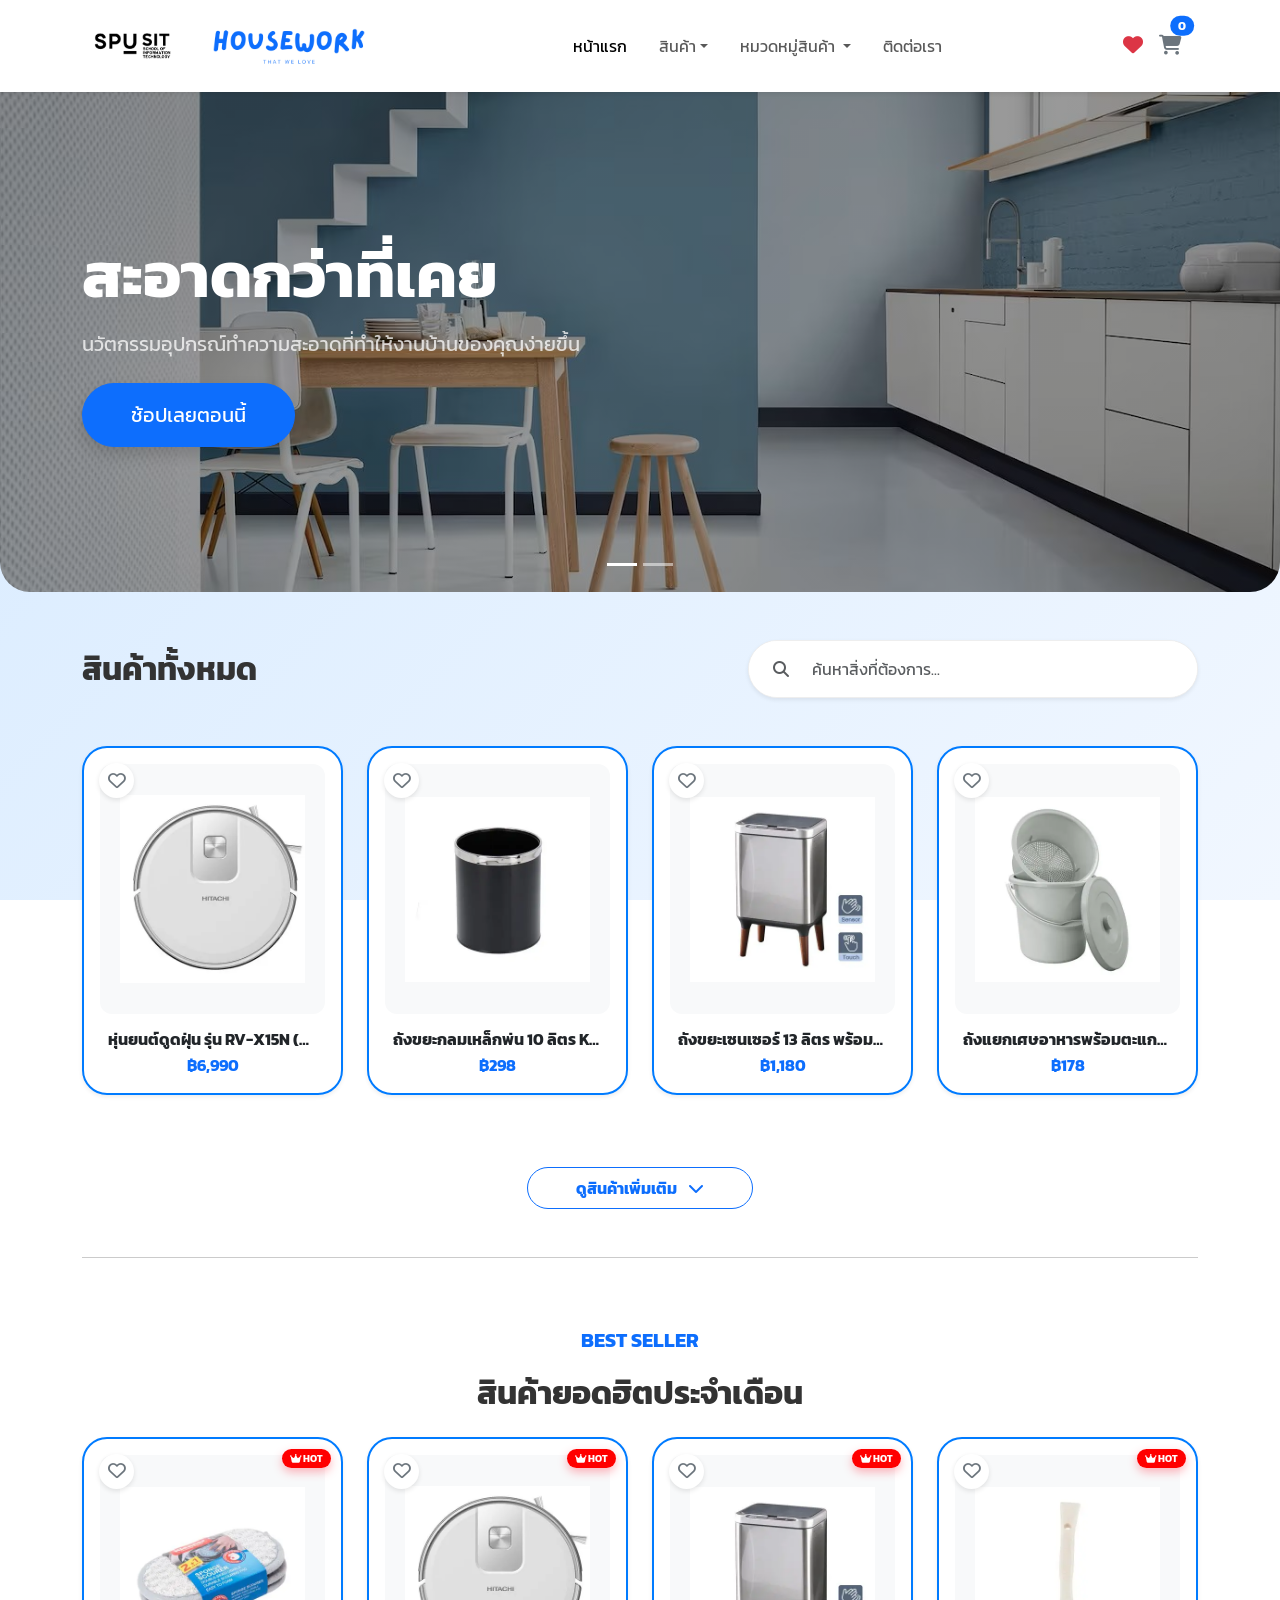
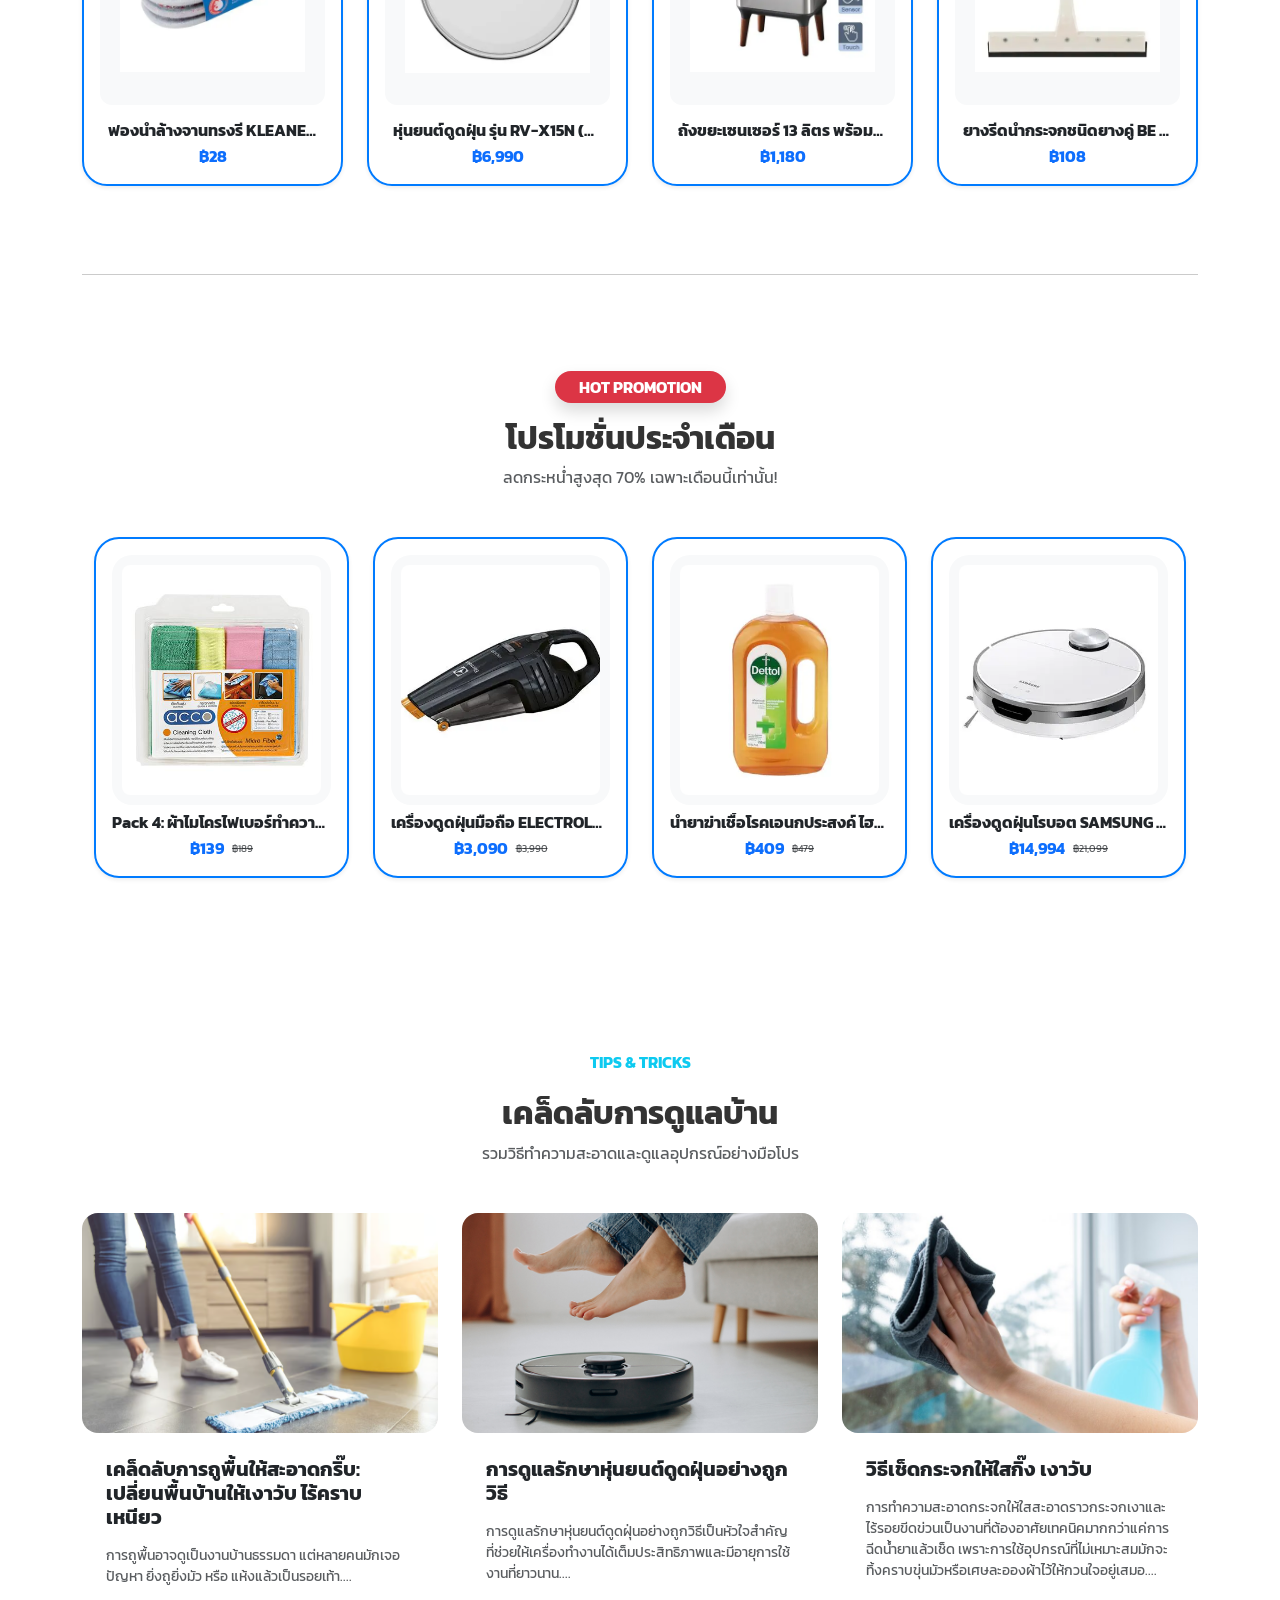
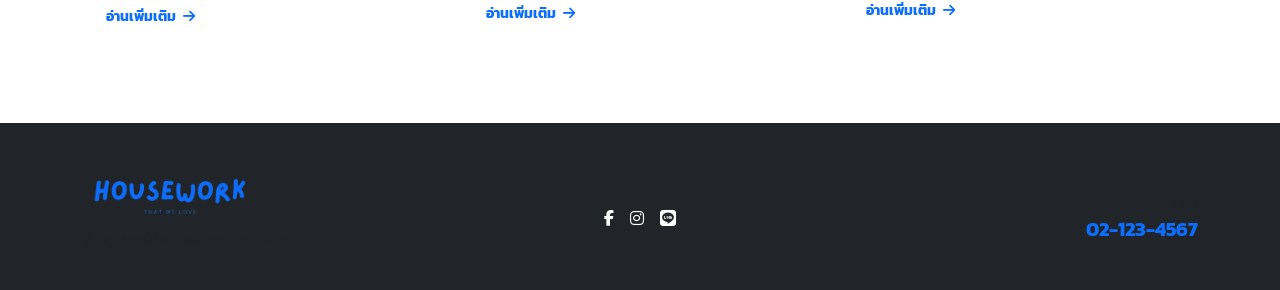
==== commit b3ee4750: "fix: updated tips section to be transparent" ====
--- a/project.11/projectHW/index.html
+++ b/project.11/projectHW/index.html
@@ -18,6 +18,9 @@
                 <img src="finalPJimg/logoNEW.png" alt="Second Logo" class="ms-2"> 
             </a>
             <div class="ms-auto d-flex align-items-center order-lg-3">
+                <div class="wishlist-icon position-relative py-2 me-3" style="cursor: pointer;" onclick="showWishlistModal()">
+                    <i class="fa-solid fa-heart fs-5 text-danger"></i>
+                </div>
                 <div class="cart-icon position-relative py-2 me-3" style="cursor: pointer;" onclick="showCart()">
                     <i class="fa-solid fa-cart-shopping fs-5 text-secondary"></i>
                     <span id="cart-count" class="position-absolute top-0 start-100 translate-middle badge rounded-pill bg-primary badge-pulse">0</span>
@@ -131,6 +134,18 @@
             </div>
         </section>
     </main>
+
+    <section id="tips-section" class="py-5 scroll-margin">
+        <div class="container">
+            <div class="text-center mb-5">
+                <span class="badge bg-info-subtle text-info px-4 py-2 rounded-pill mb-3 fs-6 fw-bold">TIPS & TRICKS</span>
+                <h2 class="fw-bold">เคล็ดลับการดูแลบ้าน</h2>
+                <p class="text-muted">รวมวิธีทำความสะอาดและดูแลอุปกรณ์อย่างมือโปร</p>
+            </div>
+            <div class="row g-4" id="tips-container">
+            </div>
+        </div>
+    </section>
 
     <div class="modal fade" id="cartModal" tabindex="-1" aria-hidden="true">
         <div class="modal-dialog modal-dialog-centered">
@@ -234,5 +249,38 @@
 
     <script src="https://cdn.jsdelivr.net/npm/bootstrap@5.3.0/dist/js/bootstrap.bundle.min.js"></script>
     <script src="js.js"></script>
+    <div class="modal fade" id="wishlistModal" tabindex="-1" aria-hidden="true">
+        <div class="modal-dialog modal-dialog-centered">
+            <div class="modal-content border-0 shadow-lg" style="border-radius: 25px;">
+                <div class="modal-header border-0 bg-light">
+                    <h5 class="modal-title fw-bold text-danger"><i class="fa-solid fa-heart me-2"></i>รายการที่ชอบ</h5>
+                    <button type="button" class="btn-close" data-bs-dismiss="modal"></button>
+                </div>
+                <div class="modal-body px-4">
+                    <div id="wishlist-items-list">
+
+                    </div>
+                </div>
+                <div class="modal-footer border-0 p-4 pt-0">
+                    <button type="button" class="btn btn-light rounded-pill px-4 w-100" data-bs-dismiss="modal">ปิดหน้าต่าง</button>
+                </div>
+            </div>
+        </div>
+    </div>
+    <div class="modal fade" id="tipDetailModal" tabindex="-1" aria-hidden="true">
+        <div class="modal-dialog modal-lg modal-dialog-centered">
+            <div class="modal-content border-0" style="border-radius: 25px;">
+                <div class="modal-header border-0 bg-light p-4">
+                    <h5 class="modal-title fw-bold" id="tipModalLabel">เคล็ดลับการดูแลบ้าน</h5>
+                    <button type="button" class="btn-close" data-bs-dismiss="modal"></button>
+                </div>
+                <div class="modal-body p-0" id="tip-detail-content">
+                </div>
+                <div class="modal-footer border-0 p-4">
+                    <button type="button" class="btn btn-primary rounded-pill px-5" data-bs-dismiss="modal">เข้าใจแล้ว</button>
+                </div>
+            </div>
+        </div>
+    </div>
 </body>
 </html>
--- a/project.11/projectHW/css.css
+++ b/project.11/projectHW/css.css
@@ -113,6 +113,45 @@
     transition: transform 0.5s ease;
 }
 
+/* --- สไตล์ปุ่ม Wishlist --- */
+.btn-wishlist {
+    transition: transform 0.2s ease, background-color 0.2s ease;
+}
+
+.btn-wishlist:hover {
+    transform: scale(1.1);
+    background-color: #fff0f0 !important;
+}
+
+.btn-wishlist i {
+    font-size: 1.1rem;
+    transition: color 0.2s ease;
+}
+
+/* ทำให้การ์ดสินค้าไม่เลื่อนเวลาคลิกหัวใจ */
+.product-card {
+    position: relative;
+    overflow: visible;
+}
+
+/* --- การ์ดทริป --- */
+.tip-card {
+    transition: transform 0.3s ease;
+    cursor: pointer;
+    background-color: transparent !important;
+    border: none !important;
+    box-shadow: none !important; /* เพิ่มบรรทัดนี้เพื่อลบเงาออกในตอนแรก */
+}
+
+.tip-card:hover {
+    transform: translateY(-5px);
+    box-shadow: 0 15px 30px rgba(0,0,0,0.1) !important;
+}
+
+.bg-info-subtle {
+    background-color: transparent !important;
+}
+
 /* --- ลูกศรบนการ์ดสินค้าหน้าแรก --- */
 .card-arrows {
     position: absolute;
@@ -238,4 +277,4 @@
     0% { transform: scale(1) translate(-50%, -50%); box-shadow: 0 0 0 0 rgba(0, 123, 255, 0.7); }
     70% { transform: scale(1.1) translate(-50%, -50%); box-shadow: 0 0 0 10px rgba(0, 123, 255, 0); }
     100% { transform: scale(1) translate(-50%, -50%); box-shadow: 0 0 0 0 rgba(0, 123, 255, 0); }
-}+}
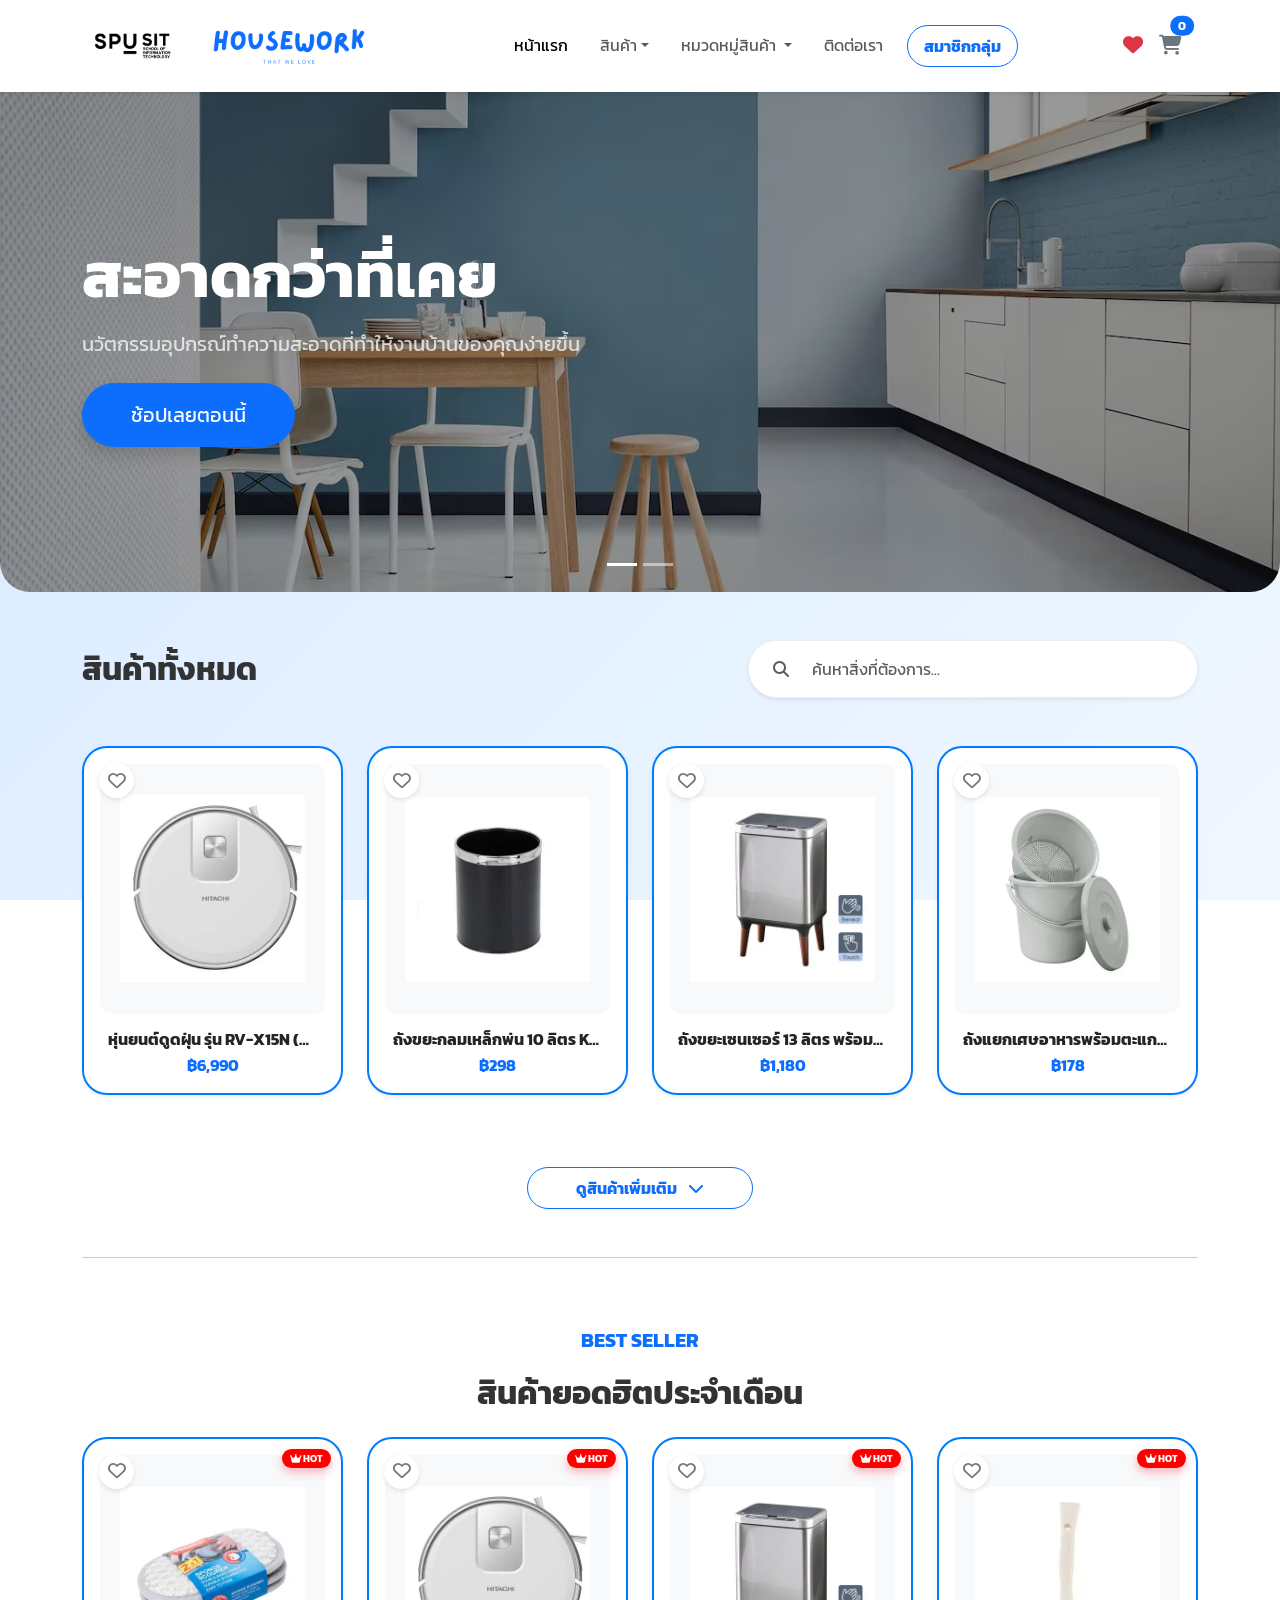
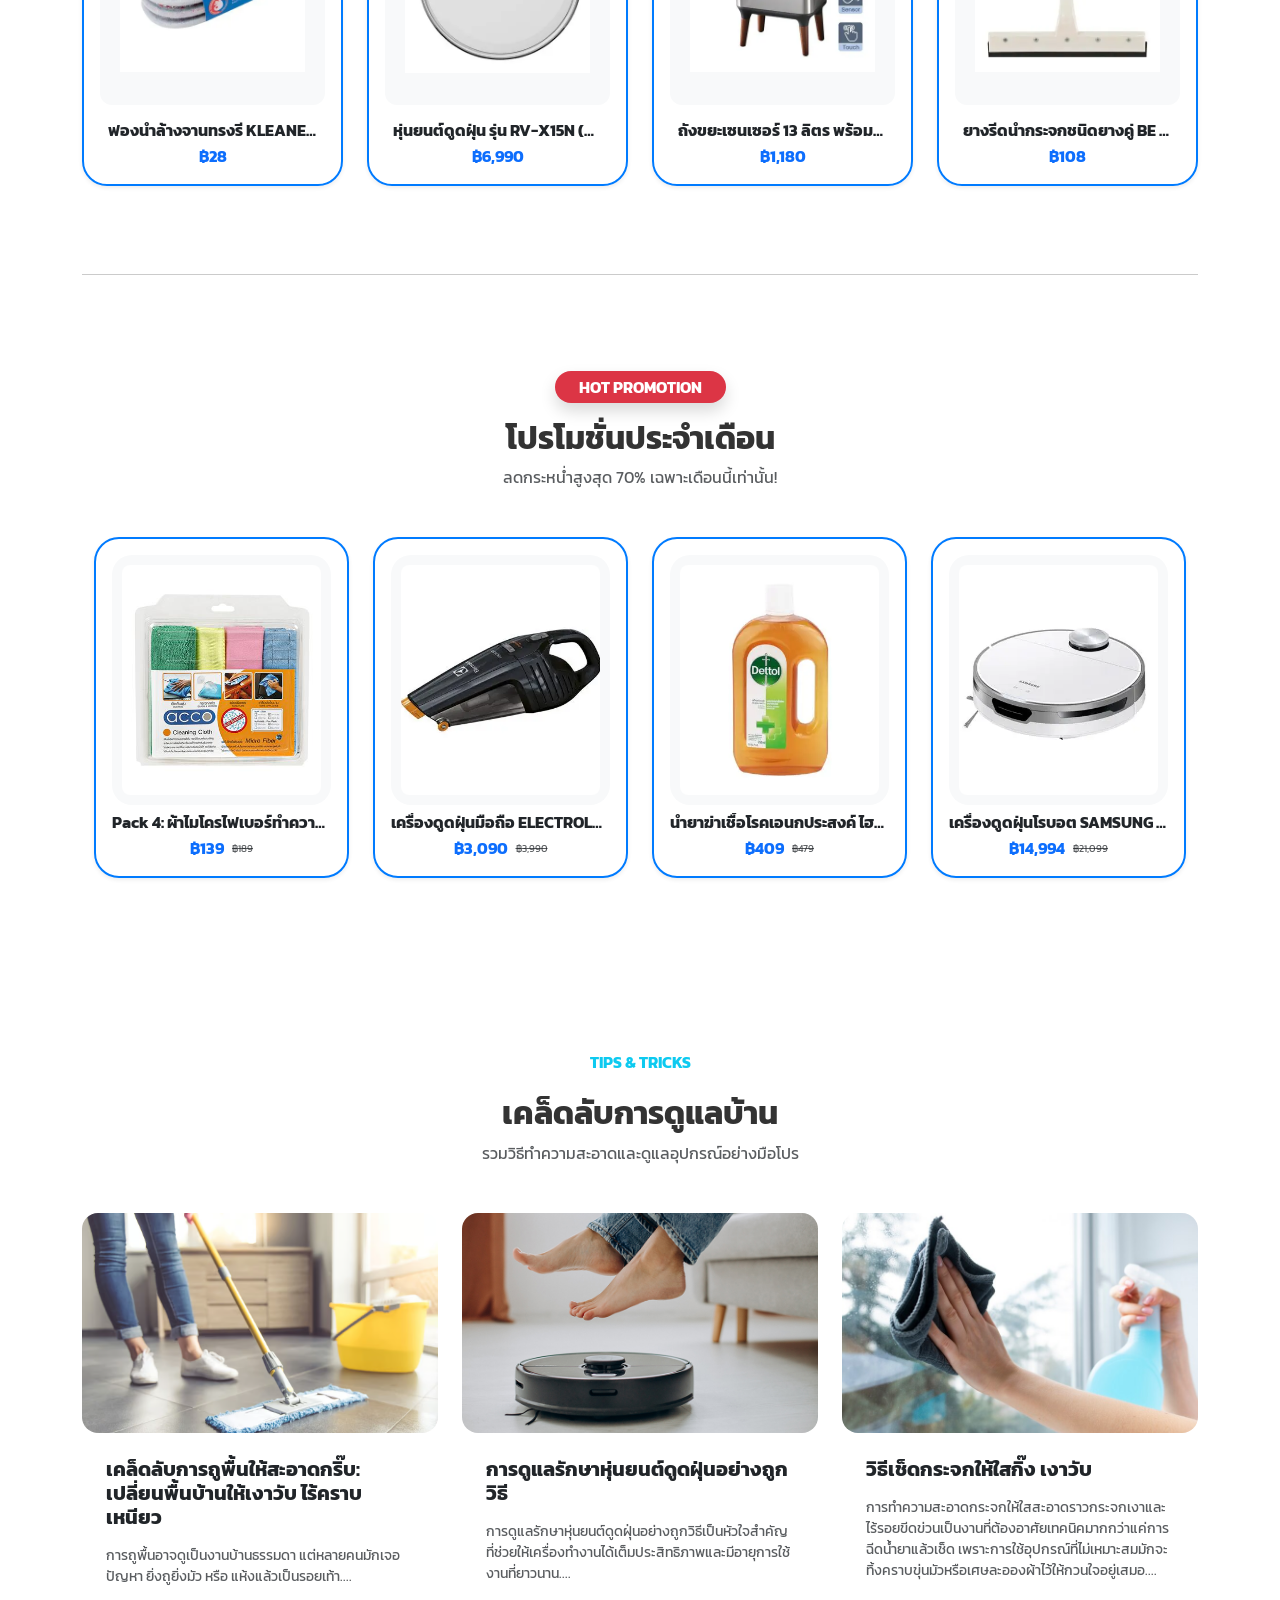
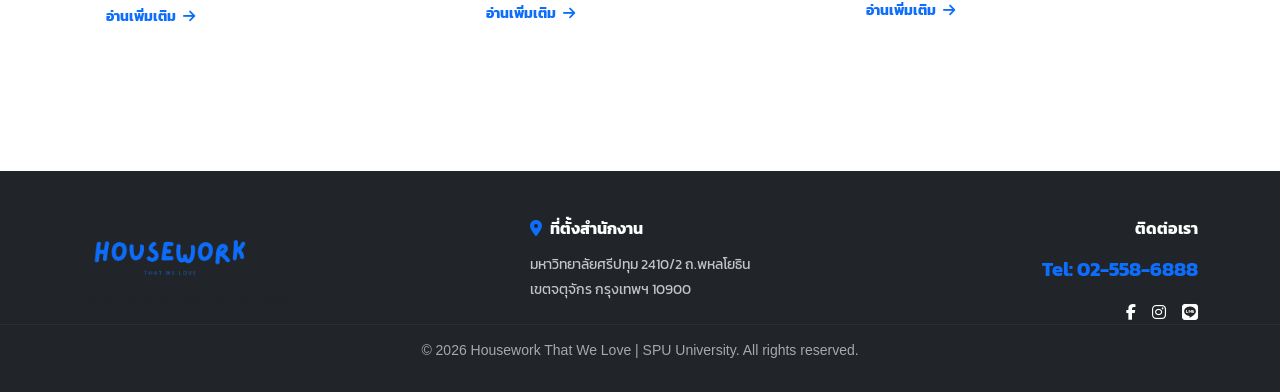
==== commit 811556ef: "update footer and team members page" ====
--- a/project.11/projectHW/index.html
+++ b/project.11/projectHW/index.html
@@ -55,6 +55,11 @@
                         </ul>
                     </li>
                     <li class="nav-item"><a class="nav-link px-3" href="#contact-section">ติดต่อเรา</a></li>
+                    <li class="nav-item">
+                        <a class="nav-link px-3 fw-bold text-primary border border-primary rounded-pill ms-lg-2" href="members.html">
+                            สมาชิกกลุ่ม
+                        </a>
+                    </li>
                 </ul>
             </div>
         </div>
@@ -217,35 +222,47 @@
         </div>
     </div>
 
-    <footer id="contact-section" class="bg-dark text-white pt-5 pb-4">
-        <div class="container">
-            <div class="row gy-4 align-items-center text-center text-md-start">
-                <div class="col-md-4">
-                    <a class="navbar-brand logo text-white mb-2 d-block" href="#">
-                        <img src="finalPJimg/logoNEWremovebg.png" alt="CleanHome Logo">
-                    </a>
-                    <p class="small text-muted">ผู้นำอุปกรณ์ทำความสะอาดครบวงจร</p>
-                </div>
-                <div class="col-md-4 text-center">
-                    <div class="social-group d-flex justify-content-center gap-3">
-                        <a href="https://www.facebook.com/SPUsripatumuniversity     " target="_blank" class="social-btn text-white text-decoration-none">
-                            <i class="fab fa-facebook-f"></i>
-                        </a>
-                        <a href="https://www.instagram.com/sripatum_spu/" target="_blank" class="social-btn text-white text-decoration-none">
-                            <i class="fab fa-instagram"></i>
-                        </a>
-                        <a href="https://page.line.me/djk4611y target="_blank" class="social-btn text-white text-decoration-none">
-                            <i class="fab fa-line"></i>
-                        </a>
-                    </div>
-                </div>
-                <div class="col-md-4 text-md-end">
-                    <span class="small d-block text-muted">ติดต่อเรา</span>
-                    <a href="tel:021234567" class="text-primary fw-bold text-decoration-none fs-5">02-123-4567</a>
-                </div>
-            </div>
-        </div>
-    </footer>
+<footer class="bg-dark text-white pt-5 pb-3 mt-5">
+    <div class="container">
+        <div class="row gy-4">
+            <div class="col-lg-4 d-flex align-items-center justify-content-center justify-content-lg-start">
+                <div class="text-center text-lg-start">
+                    <img src="finalPJimg/logoNEWremovebg.png" alt="CleanHome Logo" style="height: 50px;" class="mb-2">
+                    <p class="small text-muted mb-0">ผู้นำอุปกรณ์ทำความสะอาดครบวงจร</p>
+                </div>
+            </div>
+
+            <div class="col-lg-4 d-flex flex-column align-items-center text-center">
+                <div class="text-start">
+                    <h6 class="fw-bold mb-3 text-white">
+                    <i class="fa-solid fa-location-dot me-2 text-primary"></i>ที่ตั้งสำนักงาน</h6>
+                    <p class="small text-light opacity-75 mb-1">มหาวิทยาลัยศรีปทุม 2410/2 ถ.พหลโยธิน</p>
+                    <p class="small text-light opacity-75">เขตจตุจักร กรุงเทพฯ 10900</p>
+                </div>
+            </div>
+
+            <div class="col-lg-4 text-center text-lg-end">
+                <h6 class="fw-bold mb-3">ติดต่อเรา</h6>
+                <div class="mb-3">
+                    <a href="tel:025586888" class="text-primary fw-bold text-decoration-none fs-5">Tel: 02-558-6888</a>
+                </div>
+                <div class="social-group d-flex justify-content-center justify-content-lg-end gap-3">
+                    <a href="https://www.facebook.com/SPUsripatumuniversity" target="_blank" class="social-btn text-white"><i class="fab fa-facebook-f"></i></a>
+                    <a href="https://www.instagram.com/sripatum_spu/" target="_blank" class="social-btn text-white"><i class="fab fa-instagram"></i></a>
+                    <a href="https://page.line.me/djk4611y" target="_blank" class="social-btn text-white"><i class="fab fa-line"></i></a>
+                </div>
+            </div>
+        </div>
+    </div> 
+
+    <div class="container-fluid bg-dark fw-light" style="color: white; padding: 15px 0; border-top: 1px solid rgba(255,255,255,0.05);">
+        <div class="container text-center">
+            <p class="mb-0 small" style="opacity: 0.6;">
+                &copy; 2026 Housework That We Love | SPU University. All rights reserved.
+            </p>
+        </div>
+    </div>
+</footer> 
 
     <script src="https://cdn.jsdelivr.net/npm/bootstrap@5.3.0/dist/js/bootstrap.bundle.min.js"></script>
     <script src="js.js"></script>
--- a/project.11/projectHW/css.css
+++ b/project.11/projectHW/css.css
@@ -40,6 +40,18 @@
     background-size: cover;
     background-position: center;
     border-radius: 0 0 30px 30px;
+}
+
+/* สไตล์เพิ่มเติมสำหรับเมนูสมาชิกกลุ่ม */
+.nav-link.border-primary:hover {
+    background-color: var(--primary-blue);
+    color: white !important;
+    transition: var(--transition);
+}
+
+/* จัดการระยะขอบเวลาเลื่อน (Scroll Margin) */
+.scroll-margin {
+    scroll-margin-top: 100px;
 }
 
 /* --- 3. ส่วนค้นหา --- */
